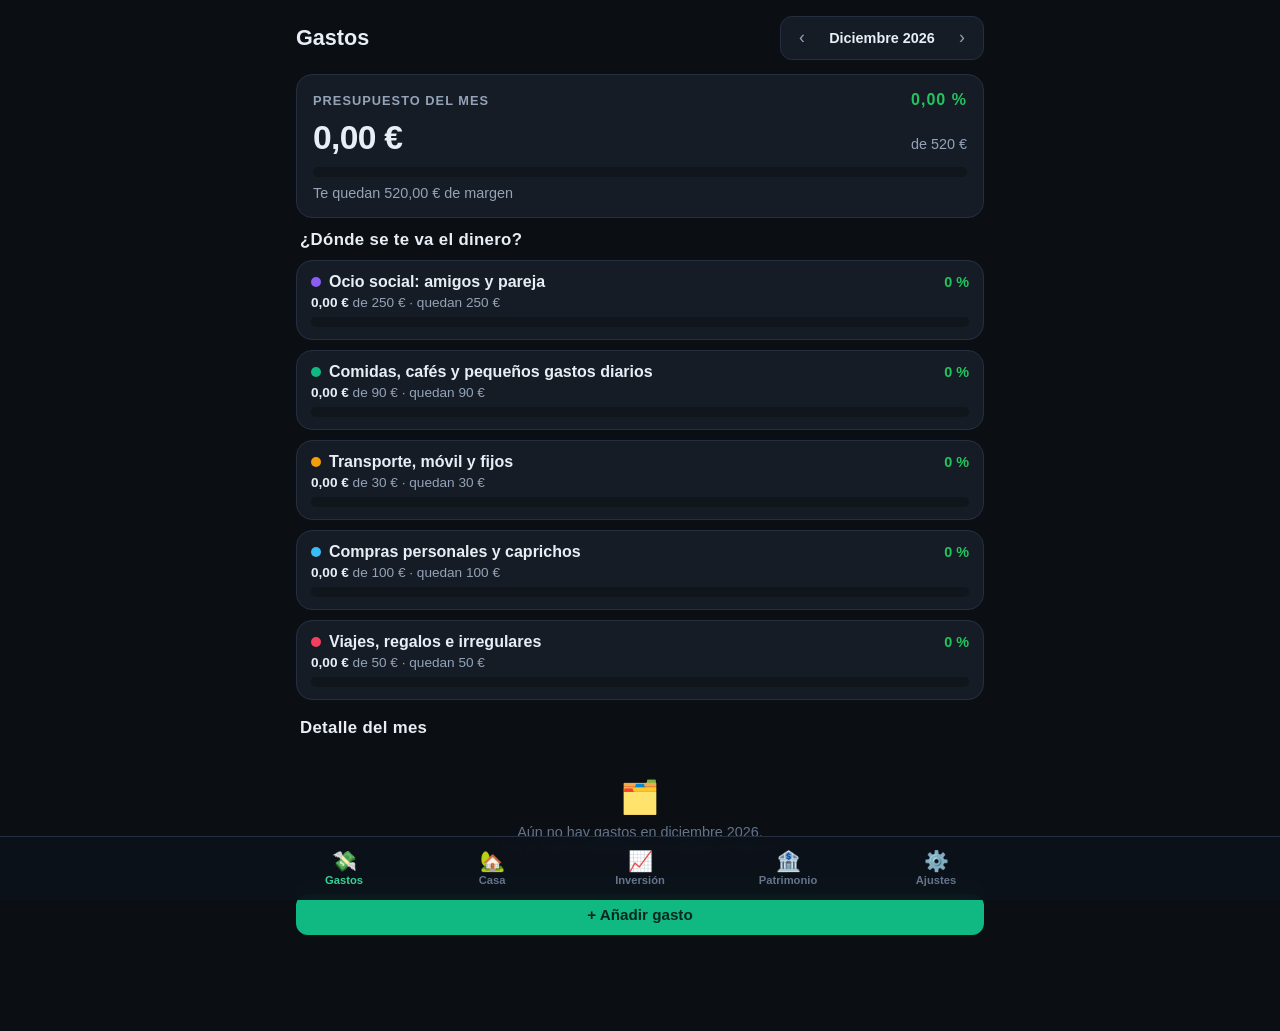
==== index.html @ ae0d2948 "Finanzas Personal: publicación" ====
<!DOCTYPE html>
<html lang="es">
<head>
  <meta charset="UTF-8" />
  <meta name="viewport" content="width=device-width, initial-scale=1, viewport-fit=cover" />
  <title>Finanzas Personal</title>
  <meta name="description" content="Control de gastos e inversión personal: presupuesto por categorías, seguimiento de aportes y patrimonio total." />
  <meta name="theme-color" content="#0b0f14" />
  <link rel="manifest" href="manifest.json" />
  <link rel="icon" href="icons/icon-192.png" type="image/png" />
  <link rel="apple-touch-icon" href="icons/icon-192.png" />
  <meta name="apple-mobile-web-app-capable" content="yes" />
  <meta name="apple-mobile-web-app-status-bar-style" content="black-translucent" />
  <link rel="stylesheet" href="styles.css" />
</head>
<body>
  <main id="view" aria-live="polite"></main>

  <nav id="tabs" aria-label="Navegación principal">
    <button class="tab active" data-tab="gastos" type="button">
      <span class="tab-icon">💸</span><span class="tab-label">Gastos</span>
    </button>
    <button class="tab" data-tab="objetivo" type="button">
      <span class="tab-icon">🏡</span><span class="tab-label">Casa</span>
    </button>
    <button class="tab" data-tab="inversion" type="button">
      <span class="tab-icon">📈</span><span class="tab-label">Inversión</span>
    </button>
    <button class="tab" data-tab="patrimonio" type="button">
      <span class="tab-icon">🏦</span><span class="tab-label">Patrimonio</span>
    </button>
    <button class="tab" data-tab="ajustes" type="button">
      <span class="tab-icon">⚙️</span><span class="tab-label">Ajustes</span>
    </button>
  </nav>

  <div id="modal-root"></div>
  <div id="toast" role="status"></div>

  <script src="app.js"></script>
</body>
</html>
---- styles.css ----
:root {
  --bg: #0b0f14;
  --bg-soft: #11161d;
  --card: #151c25;
  --card-2: #1a2330;
  --border: #243040;
  --text: #e8eef5;
  --muted: #94a3b8;
  --muted-2: #64748b;
  --accent: #10b981;
  --accent-2: #34d399;
  --gold: #f59e0b;
  --violet: #8b5cf6;
  --blue: #38bdf8;
  --rose: #f43f5e;
  --danger: #ef4444;
  --ok: #22c55e;
  --warn: #eab308;
  --radius: 16px;
  --nav-h: 64px;
}

* { box-sizing: border-box; }

html, body {
  margin: 0;
  padding: 0;
  background: var(--bg);
  color: var(--text);
  font-family: -apple-system, BlinkMacSystemFont, "Segoe UI", Roboto, "Helvetica Neue", Arial, sans-serif;
  font-size: 16px;
  -webkit-font-smoothing: antialiased;
}

body { padding-bottom: calc(var(--nav-h) + env(safe-area-inset-bottom, 0px) + 8px); }

h1, h2, h3 { margin: 0; font-weight: 700; }
h2 { font-size: 1.05rem; letter-spacing: 0.02em; }

button {
  font: inherit;
  color: inherit;
  background: none;
  border: none;
  cursor: pointer;
}

input, select, textarea {
  font: inherit;
  color: var(--text);
  background: var(--bg-soft);
  border: 1px solid var(--border);
  border-radius: 10px;
  padding: 10px 12px;
  width: 100%;
  outline: none;
  -webkit-appearance: none;
  appearance: none;
}

input:focus, select:focus, textarea:focus {
  border-color: var(--accent);
  box-shadow: 0 0 0 3px rgba(16, 185, 129, 0.15);
}

input[type="date"], input[type="month"] { color-scheme: dark; }
select {
  background-image: url("data:image/svg+xml;charset=utf-8,%3Csvg xmlns='http://www.w3.org/2000/svg' width='12' height='8'%3E%3Cpath d='M1 1l5 5 5-5' stroke='%2394a3b8' stroke-width='2' fill='none'/%3E%3C/svg%3E");
  background-repeat: no-repeat;
  background-position: right 12px center;
  padding-right: 32px;
}

::-webkit-scrollbar { width: 8px; height: 8px; }
::-webkit-scrollbar-thumb { background: var(--border); border-radius: 4px; }

/* ---- Layout ---- */
#view {
  max-width: 720px;
  margin: 0 auto;
  padding: 16px 16px 24px;
}

.view-header {
  display: flex;
  align-items: center;
  justify-content: space-between;
  gap: 12px;
  margin-bottom: 14px;
}

.view-header h1 {
  font-size: 1.35rem;
}

.month-nav {
  display: flex;
  align-items: center;
  gap: 4px;
  background: var(--card);
  border: 1px solid var(--border);
  border-radius: 12px;
  padding: 4px;
}

.month-nav .month-label {
  min-width: 118px;
  text-align: center;
  font-weight: 600;
  font-size: 0.9rem;
}

.month-nav button {
  width: 34px;
  height: 34px;
  border-radius: 9px;
  font-size: 1.1rem;
  color: var(--muted);
  line-height: 1;
}

.month-nav button:hover { background: var(--card-2); color: var(--text); }

/* ---- Cards ---- */
.card {
  background: var(--card);
  border: 1px solid var(--border);
  border-radius: var(--radius);
  padding: 16px;
  margin-bottom: 12px;
}

.card-title {
  display: flex;
  align-items: center;
  justify-content: space-between;
  margin-bottom: 10px;
  color: var(--muted);
  font-size: 0.8rem;
  font-weight: 700;
  text-transform: uppercase;
  letter-spacing: 0.08em;
}

.big-number {
  font-size: 2.1rem;
  font-weight: 800;
  letter-spacing: -0.02em;
  font-variant-numeric: tabular-nums;
}

.sub-number { color: var(--muted); font-size: 0.9rem; margin-top: 4px; }

.row-split {
  display: flex;
  justify-content: space-between;
  align-items: baseline;
  gap: 10px;
}

.stat-grid {
  display: grid;
  grid-template-columns: repeat(auto-fit, minmax(140px, 1fr));
  gap: 10px;
}

.stat {
  background: var(--card);
  border: 1px solid var(--border);
  border-radius: var(--radius);
  padding: 14px;
}

.stat .label {
  color: var(--muted);
  font-size: 0.75rem;
  font-weight: 600;
  text-transform: uppercase;
  letter-spacing: 0.06em;
  margin-bottom: 6px;
}

.stat .value {
  font-size: 1.15rem;
  font-weight: 700;
  font-variant-numeric: tabular-nums;
}

.pct-good { color: var(--ok); }
.pct-warn { color: var(--warn); }
.pct-bad { color: var(--danger); }

/* ---- Progress ---- */
.progress {
  background: var(--bg-soft);
  border-radius: 8px;
  height: 10px;
  overflow: hidden;
  position: relative;
}

.progress > span {
  display: block;
  height: 100%;
  border-radius: 8px;
  background: var(--accent);
  transition: width 0.35s ease, background 0.35s ease;
}

.progress.over > span { background: var(--danger); }
.progress.warn > span { background: var(--warn); }

.progress.lg {
  height: 22px;
  border-radius: 12px;
}

.progress.lg > span {
  border-radius: 12px;
  background: linear-gradient(90deg, #f59e0b, #fbbf24);
}

/* ---- Category cards (gastos) ---- */
.cat-list { display: grid; gap: 10px; }

.cat-row {
  background: var(--card);
  border: 1px solid var(--border);
  border-radius: var(--radius);
  padding: 12px 14px;
  display: grid;
  grid-template-columns: 1fr auto;
  gap: 4px 10px;
  align-items: center;
}

.cat-row .cat-name {
  font-weight: 700;
  display: flex;
  align-items: center;
  gap: 8px;
  min-width: 0;
}

.cat-row .dot {
  width: 10px;
  height: 10px;
  border-radius: 50%;
  flex: none;
}

.cat-row .cat-amounts {
  font-variant-numeric: tabular-nums;
  font-size: 0.85rem;
  color: var(--muted);
  white-space: nowrap;
}

.cat-row strong { color: var(--text); }

.cat-row .progress { grid-column: 1 / -1; margin-top: 3px; }

.cat-row .pct {
  font-weight: 800;
  font-variant-numeric: tabular-nums;
  font-size: 0.9rem;
}

/* ---- Forms ---- */
.form-card .field { margin-bottom: 12px; }

.field label {
  display: block;
  color: var(--muted);
  font-size: 0.78rem;
  font-weight: 600;
  text-transform: uppercase;
  letter-spacing: 0.05em;
  margin-bottom: 6px;
}

.field-row {
  display: grid;
  grid-template-columns: 1fr 1fr;
  gap: 10px;
}

.chips { display: flex; flex-wrap: wrap; gap: 8px; }

.chip {
  padding: 8px 14px;
  border-radius: 999px;
  background: var(--bg-soft);
  border: 1px solid var(--border);
  color: var(--muted);
  font-size: 0.9rem;
  font-weight: 600;
  transition: all 0.15s;
}

.chip.selected {
  background: var(--accent);
  border-color: var(--accent);
  color: #06281c;
  font-weight: 700;
}

.btn {
  display: inline-flex;
  align-items: center;
  justify-content: center;
  gap: 8px;
  padding: 12px 18px;
  border-radius: 12px;
  background: var(--accent);
  color: #06281c;
  font-weight: 700;
  font-size: 0.95rem;
  border: none;
  transition: filter 0.15s;
}

.btn:hover { filter: brightness(1.1); }
.btn:disabled { opacity: 0.5; cursor: not-allowed; }

.btn.secondary {
  background: var(--card-2);
  color: var(--text);
  border: 1px solid var(--border);
}

.btn.danger {
  background: transparent;
  border: 1px solid var(--danger);
  color: var(--danger);
}

.btn.full { width: 100%; }
.btn.small { padding: 8px 14px; font-size: 0.85rem; border-radius: 10px; }

/* ---- Expense list ---- */
.day-group { margin-bottom: 8px; }

.day-label {
  color: var(--muted-2);
  font-size: 0.75rem;
  font-weight: 700;
  text-transform: uppercase;
  letter-spacing: 0.07em;
  margin: 14px 4px 6px;
}

.exp-item {
  display: flex;
  align-items: center;
  gap: 12px;
  background: var(--card);
  border: 1px solid var(--border);
  border-radius: 14px;
  padding: 12px 14px;
  margin-bottom: 8px;
  cursor: pointer;
}

.exp-item:active { background: var(--card-2); }

.exp-item .dot { width: 12px; height: 12px; border-radius: 50%; flex: none; }

.exp-item .exp-main { flex: 1; min-width: 0; }
.exp-item .exp-note { font-weight: 600; white-space: nowrap; overflow: hidden; text-overflow: ellipsis; }
.exp-item .exp-cat { color: var(--muted); font-size: 0.8rem; margin-top: 2px; }

.exp-item .exp-amount {
  font-weight: 800;
  font-variant-numeric: tabular-nums;
  white-space: nowrap;
}

/* ---- Investments ---- */
.banner {
  display: flex;
  align-items: center;
  gap: 12px;
  background: linear-gradient(120deg, rgba(139, 92, 246, 0.18), rgba(16, 185, 129, 0.14));
  border: 1px solid var(--violet);
  border-radius: var(--radius);
  padding: 14px;
  margin-bottom: 12px;
}

.banner .banner-text { flex: 1; font-size: 0.9rem; }
.banner .banner-text strong { display: block; margin-bottom: 2px; }

.holding-card {
  background: var(--card);
  border: 1px solid var(--border);
  border-radius: var(--radius);
  padding: 14px;
  margin-bottom: 10px;
}

.holding-head {
  display: flex;
  align-items: center;
  justify-content: space-between;
  gap: 8px;
  margin-bottom: 10px;
}

.tag {
  font-size: 0.68rem;
  font-weight: 700;
  text-transform: uppercase;
  letter-spacing: 0.06em;
  padding: 3px 9px;
  border-radius: 999px;
  border: 1px solid var(--border);
  color: var(--muted);
  white-space: nowrap;
}

.holding-values {
  display: flex;
  gap: 8px;
  margin-top: 10px;
}

.hold-stat { flex: 1; min-width: 0; }
.hold-stat .label { color: var(--muted-2); font-size: 0.68rem; text-transform: uppercase; letter-spacing: 0.05em; }
.hold-stat .value { font-weight: 700; font-variant-numeric: tabular-nums; font-size: 0.95rem; margin-top: 2px; }

.history-item {
  display: flex;
  align-items: center;
  justify-content: space-between;
  gap: 10px;
  padding: 11px 4px;
  border-bottom: 1px solid var(--border);
  cursor: pointer;
}

.history-item:last-child { border-bottom: none; }
.history-item .m { font-weight: 700; font-size: 0.92rem; }
.history-item .v { font-variant-numeric: tabular-nums; font-weight: 600; }
.history-item .c { color: var(--muted-2); font-size: 0.8rem; font-variant-numeric: tabular-nums; }

/* ---- Charts ---- */
.chart-wrap { width: 100%; }
.chart-wrap svg { width: 100%; height: auto; display: block; }

.spark { vertical-align: middle; }

/* ---- Buckets (patrimonio) ---- */
.bucket-row { margin-bottom: 14px; }

.bucket-row .bucket-head {
  display: flex;
  justify-content: space-between;
  align-items: baseline;
  margin-bottom: 6px;
  font-size: 0.9rem;
}

.bucket-row .name { font-weight: 700; }
.bucket-row .amount { font-variant-numeric: tabular-nums; font-weight: 700; }
.bucket-row .target { color: var(--muted-2); font-size: 0.78rem; }

.bucket-bar {
  display: flex;
  height: 12px;
  border-radius: 8px;
  overflow: hidden;
  background: var(--bg-soft);
}

.bucket-bar > span { display: block; height: 100%; }

/* ---- Tables ---- */
.table { width: 100%; border-collapse: collapse; font-size: 0.88rem; font-variant-numeric: tabular-nums; }
.table th { color: var(--muted-2); text-align: right; font-size: 0.72rem; text-transform: uppercase; letter-spacing: 0.05em; padding: 6px 4px; }
.table th:first-child, .table td:first-child { text-align: left; }
.table td { padding: 9px 4px; border-top: 1px solid var(--border); text-align: right; font-weight: 600; }
.table td:first-child { font-weight: 700; }

/* ---- Ajustes ---- */
.panel-item {
  display: flex;
  align-items: center;
  gap: 10px;
  padding: 8px 0;
}

.panel-item input[type="text"] { flex: 1; }
.panel-item input[type="number"] { width: 110px; }
.panel-item input[type="text"].w-budget { width: 110px; }

.icon-btn {
  width: 34px;
  height: 34px;
  border-radius: 10px;
  color: var(--muted-2);
  display: inline-flex;
  align-items: center;
  justify-content: center;
  flex: none;
  background: var(--bg-soft);
  border: 1px solid var(--border);
  font-size: 1rem;
}

.icon-btn:hover { color: var(--text); background: var(--card-2); }
.icon-btn.danger { color: var(--danger); }

.hint {
  color: var(--muted-2);
  font-size: 0.82rem;
  line-height: 1.5;
  margin-top: 8px;
}

/* ---- Empty state ---- */
.empty {
  text-align: center;
  color: var(--muted-2);
  padding: 30px 10px;
  font-size: 0.9rem;
}
.empty .big { font-size: 2rem; display: block; margin-bottom: 8px; }

/* ---- Modal ---- */
.modal-overlay {
  position: fixed;
  inset: 0;
  background: rgba(4, 8, 12, 0.72);
  backdrop-filter: blur(3px);
  display: flex;
  align-items: flex-end;
  justify-content: center;
  z-index: 50;
  animation: fadeIn 0.15s ease;
}

.modal {
  background: var(--bg-soft);
  border: 1px solid var(--border);
  border-radius: 20px 20px 0 0;
  width: 100%;
  max-width: 640px;
  max-height: 88vh;
  overflow-y: auto;
  padding: 18px 18px calc(18px + env(safe-area-inset-bottom, 0px));
  animation: slideUp 0.2s ease;
}

.modal h3 { font-size: 1.1rem; margin-bottom: 14px; }
.modal .modal-actions { display: flex; gap: 10px; margin-top: 16px; }
.modal .modal-actions .btn { flex: 1; }
.modal .form-grid { display: grid; gap: 12px; grid-template-columns: 1fr 1fr; }
.modal .form-grid .field { margin-bottom: 0; }

@keyframes fadeIn { from { opacity: 0; } to { opacity: 1; } }
@keyframes slideUp { from { transform: translateY(40px); opacity: 0; } to { transform: translateY(0); opacity: 1; } }

@media (min-width: 640px) {
  .modal {
    border-radius: 20px;
    margin-bottom: 60px;
  }
  .modal-overlay { align-items: center; }
}

/* ---- Toast ---- */
#toast {
  position: fixed;
  left: 50%;
  bottom: calc(var(--nav-h) + env(safe-area-inset-bottom, 0px) + 16px);
  transform: translateX(-50%) translateY(80px);
  background: #1e293b;
  color: var(--text);
  border: 1px solid var(--border);
  padding: 10px 18px;
  border-radius: 999px;
  font-size: 0.9rem;
  font-weight: 600;
  opacity: 0;
  transition: all 0.25s ease;
  z-index: 60;
  pointer-events: none;
  max-width: 90vw;
  white-space: nowrap;
  overflow: hidden;
  text-overflow: ellipsis;
}

#toast.show { transform: translateX(-50%) translateY(0); opacity: 1; }
#toast.error { border-color: var(--danger); color: #fecaca; }

/* ---- Bottom nav ---- */
#tabs {
  position: fixed;
  bottom: 0;
  left: 0;
  right: 0;
  height: calc(var(--nav-h) + env(safe-area-inset-bottom, 0px));
  padding-bottom: env(safe-area-inset-bottom, 0px);
  background: rgba(13, 18, 25, 0.92);
  backdrop-filter: blur(12px);
  border-top: 1px solid var(--border);
  display: flex;
  justify-content: center;
  gap: 4px;
  z-index: 40;
}

#tabs .tab {
  flex: 1;
  max-width: 140px;
  display: flex;
  flex-direction: column;
  align-items: center;
  justify-content: center;
  gap: 3px;
  color: var(--muted-2);
  font-size: 0.7rem;
  font-weight: 600;
  border-radius: 12px;
  margin: 6px 2px;
  transition: color 0.15s;
}

#tabs .tab .tab-icon { font-size: 1.25rem; line-height: 1; }
#tabs .tab.active { color: var(--accent-2); }
#tabs .tab.active .tab-label { font-weight: 700; }

.mt { margin-top: 14px; }
.mb { margin-bottom: 14px; }
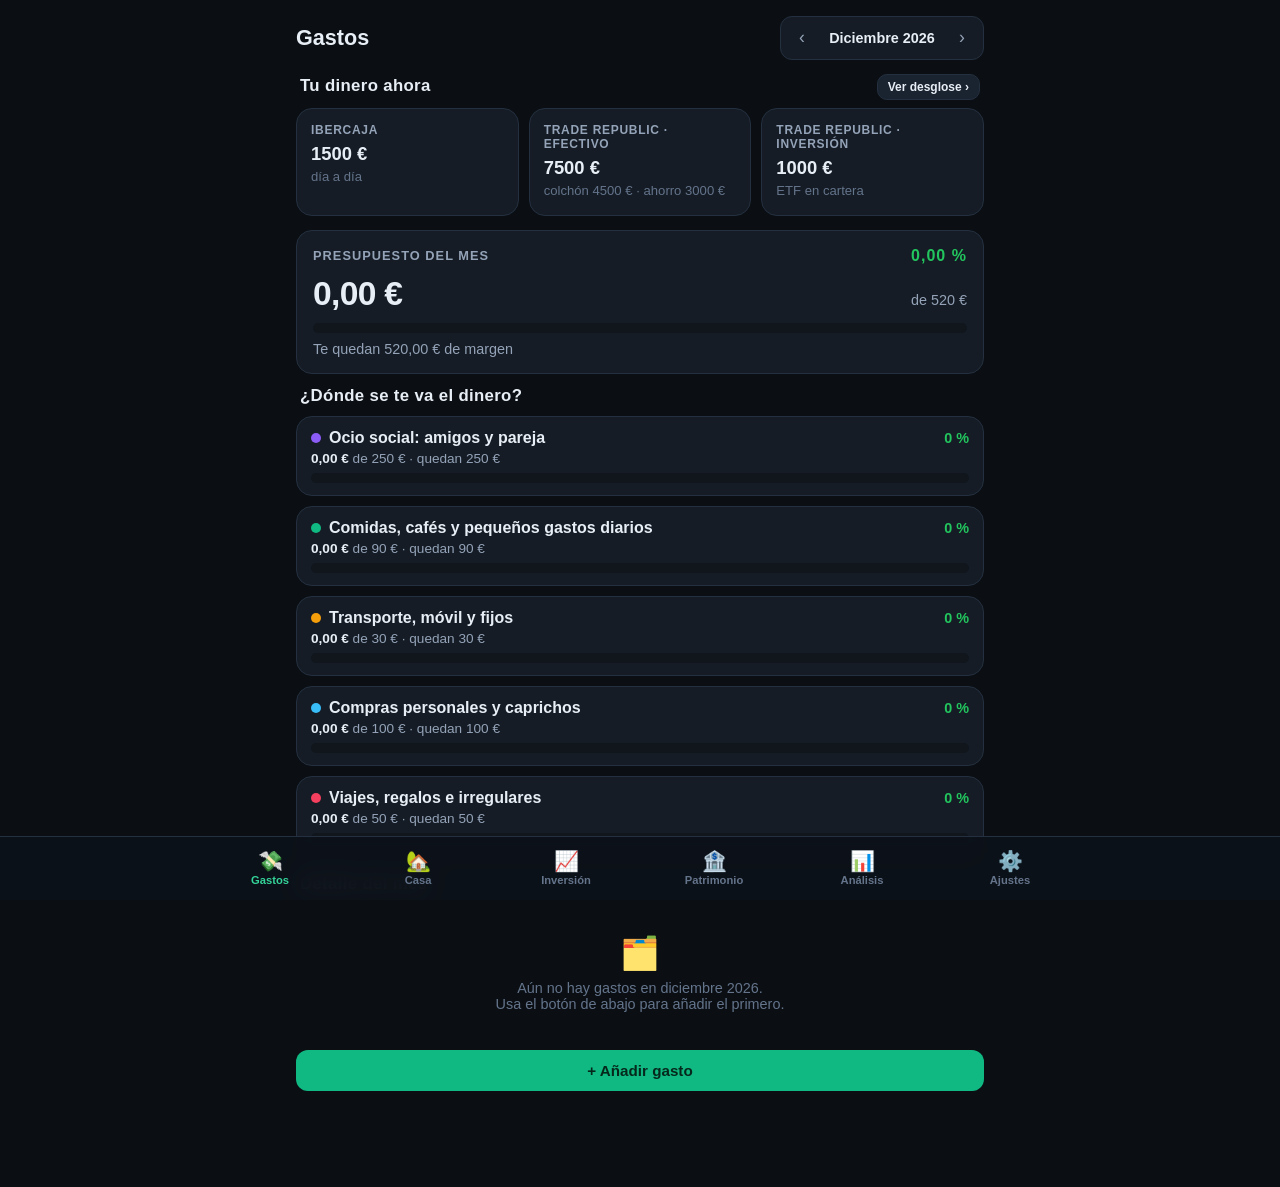
==== commit ec01f6e7: "Añadidos ultimos cambios con planes" ====
--- a/index.html
+++ b/index.html
@@ -29,6 +29,9 @@
     <button class="tab" data-tab="patrimonio" type="button">
       <span class="tab-icon">🏦</span><span class="tab-label">Patrimonio</span>
     </button>
+    <button class="tab" data-tab="analisis" type="button">
+      <span class="tab-icon">📊</span><span class="tab-label">Análisis</span>
+    </button>
     <button class="tab" data-tab="ajustes" type="button">
       <span class="tab-icon">⚙️</span><span class="tab-label">Ajustes</span>
     </button>
--- a/styles.css
+++ b/styles.css
@@ -632,5 +632,10 @@
 #tabs .tab.active { color: var(--accent-2); }
 #tabs .tab.active .tab-label { font-weight: 700; }
 
+@media (max-width: 430px) {
+  #tabs .tab { font-size: 0.62rem; gap: 2px; margin: 6px 1px; }
+  #tabs .tab .tab-icon { font-size: 1.1rem; }
+}
+
 .mt { margin-top: 14px; }
 .mb { margin-bottom: 14px; }
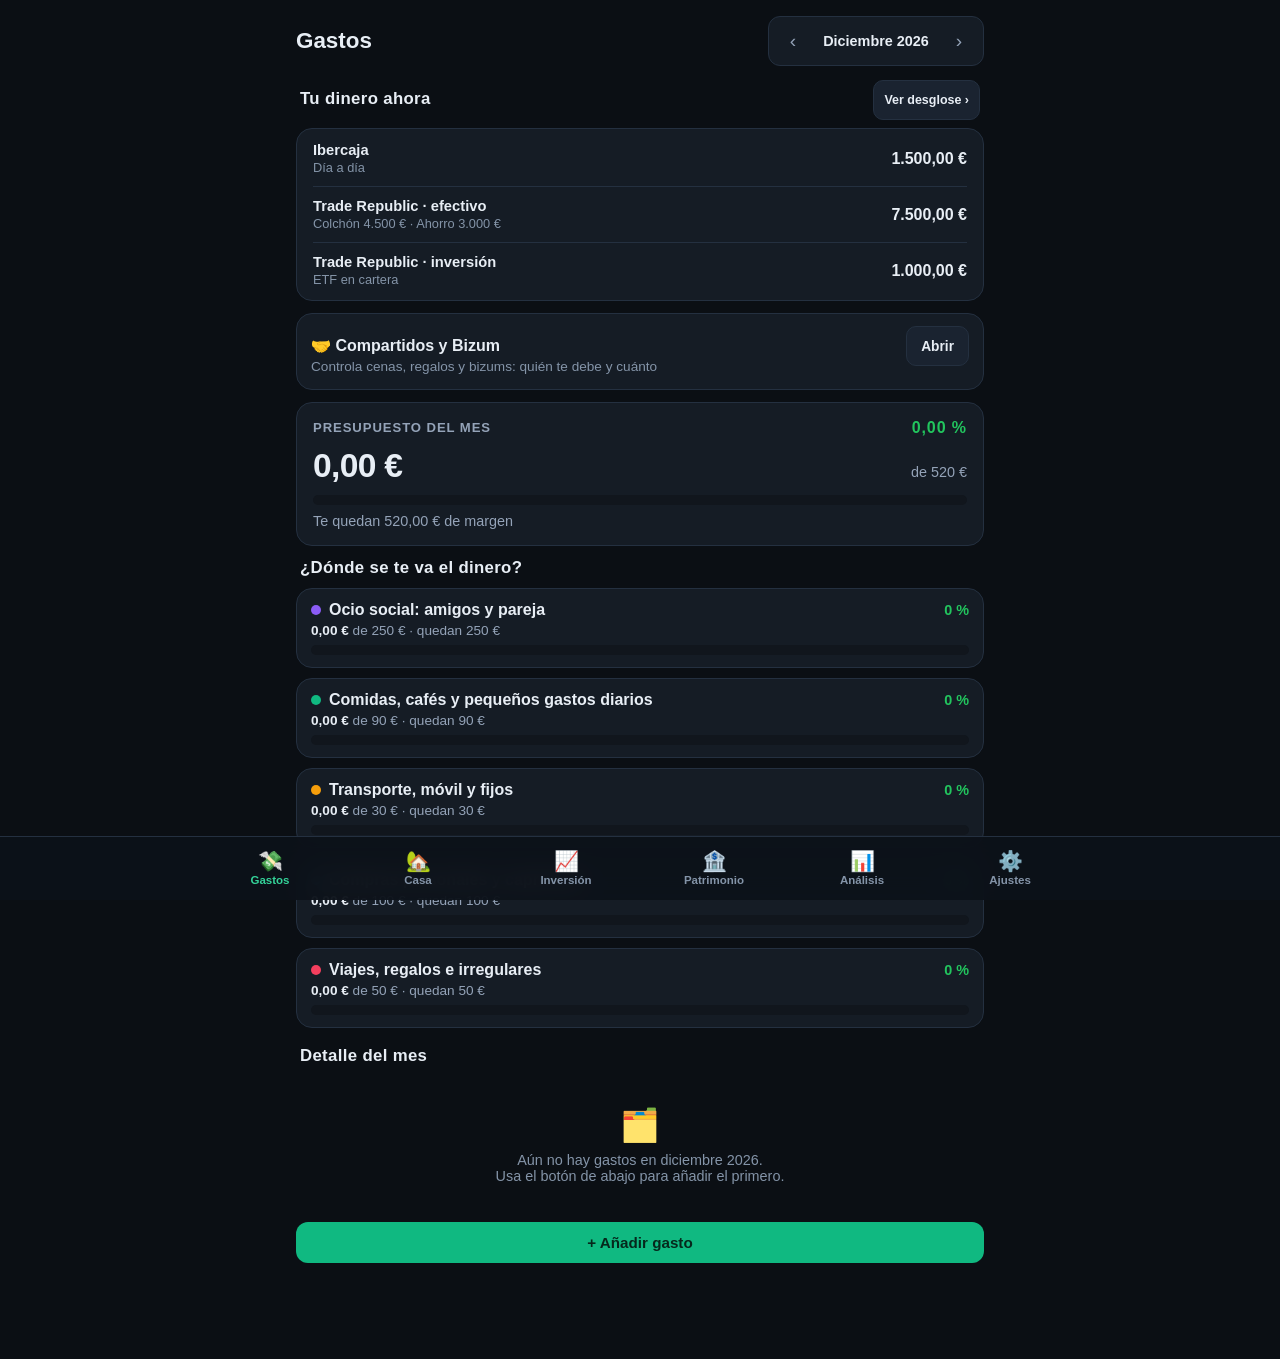
==== commit 82ae1eef: "Cambio de visualizacion de la app" ====
--- a/index.html
+++ b/index.html
@@ -18,22 +18,22 @@
 
   <nav id="tabs" aria-label="Navegación principal">
     <button class="tab active" data-tab="gastos" type="button">
-      <span class="tab-icon">💸</span><span class="tab-label">Gastos</span>
+      <span class="tab-icon" aria-hidden="true">💸</span><span class="tab-label">Gastos</span>
     </button>
     <button class="tab" data-tab="objetivo" type="button">
-      <span class="tab-icon">🏡</span><span class="tab-label">Casa</span>
+      <span class="tab-icon" aria-hidden="true">🏡</span><span class="tab-label">Casa</span>
     </button>
     <button class="tab" data-tab="inversion" type="button">
-      <span class="tab-icon">📈</span><span class="tab-label">Inversión</span>
+      <span class="tab-icon" aria-hidden="true">📈</span><span class="tab-label">Inversión</span>
     </button>
     <button class="tab" data-tab="patrimonio" type="button">
-      <span class="tab-icon">🏦</span><span class="tab-label">Patrimonio</span>
+      <span class="tab-icon" aria-hidden="true">🏦</span><span class="tab-label">Patrimonio</span>
     </button>
     <button class="tab" data-tab="analisis" type="button">
-      <span class="tab-icon">📊</span><span class="tab-label">Análisis</span>
+      <span class="tab-icon" aria-hidden="true">📊</span><span class="tab-label">Análisis</span>
     </button>
     <button class="tab" data-tab="ajustes" type="button">
-      <span class="tab-icon">⚙️</span><span class="tab-label">Ajustes</span>
+      <span class="tab-icon" aria-hidden="true">⚙️</span><span class="tab-label">Ajustes</span>
     </button>
   </nav>
 
--- a/styles.css
+++ b/styles.css
@@ -6,7 +6,7 @@
   --border: #243040;
   --text: #e8eef5;
   --muted: #94a3b8;
-  --muted-2: #64748b;
+  --muted-2: #8494a8;
   --accent: #10b981;
   --accent-2: #34d399;
   --gold: #f59e0b;
@@ -45,7 +45,13 @@
   cursor: pointer;
 }
 
-input, select, textarea {
+:focus-visible {
+  outline: 2px solid var(--accent-2);
+  outline-offset: 2px;
+  border-radius: 8px;
+}
+
+input:not([type="checkbox"]):not([type="radio"]), select, textarea {
   font: inherit;
   color: var(--text);
   background: var(--bg-soft);
@@ -58,6 +64,13 @@
   appearance: none;
 }
 
+input[type="checkbox"], input[type="radio"] {
+  accent-color: var(--accent);
+  min-width: 20px;
+  min-height: 20px;
+  margin: 0;
+}
+
 input:focus, select:focus, textarea:focus {
   border-color: var(--accent);
   box-shadow: 0 0 0 3px rgba(16, 185, 129, 0.15);
@@ -78,19 +91,20 @@
 #view {
   max-width: 720px;
   margin: 0 auto;
-  padding: 16px 16px 24px;
+  padding: calc(16px + env(safe-area-inset-top, 0px)) 16px 24px;
 }
 
 .view-header {
   display: flex;
   align-items: center;
   justify-content: space-between;
-  gap: 12px;
+  flex-wrap: wrap;
+  gap: 10px;
   margin-bottom: 14px;
 }
 
 .view-header h1 {
-  font-size: 1.35rem;
+  font-size: 1.4rem;
 }
 
 .month-nav {
@@ -111,10 +125,10 @@
 }
 
 .month-nav button {
-  width: 34px;
-  height: 34px;
+  width: 40px;
+  height: 40px;
   border-radius: 9px;
-  font-size: 1.1rem;
+  font-size: 1.2rem;
   color: var(--muted);
   line-height: 1;
 }
@@ -136,10 +150,10 @@
   justify-content: space-between;
   margin-bottom: 10px;
   color: var(--muted);
-  font-size: 0.8rem;
+  font-size: 0.82rem;
   font-weight: 700;
   text-transform: uppercase;
-  letter-spacing: 0.08em;
+  letter-spacing: 0.07em;
 }
 
 .big-number {
@@ -190,6 +204,73 @@
 .pct-warn { color: var(--warn); }
 .pct-bad { color: var(--danger); }
 
+/* ---- Resumen compacto de dinero ---- */
+.money-row {
+  display: flex;
+  align-items: center;
+  justify-content: space-between;
+  gap: 12px;
+  padding: 11px 0;
+  border-bottom: 1px solid var(--border);
+}
+
+.money-row:last-child { border-bottom: none; }
+.money-row .lbl { font-weight: 600; font-size: 0.92rem; }
+.money-row .sub { color: var(--muted-2); font-size: 0.8rem; margin-top: 2px; }
+.money-row .val { font-variant-numeric: tabular-nums; font-weight: 800; font-size: 1rem; white-space: nowrap; }
+
+.summary-strip {
+  display: flex;
+  background: var(--card);
+  border: 1px solid var(--border);
+  border-radius: var(--radius);
+  padding: 14px 8px;
+  margin-bottom: 12px;
+}
+
+.summary-strip > div { flex: 1; text-align: center; padding: 0 6px; }
+.summary-strip > div + div { border-left: 1px solid var(--border); }
+.summary-strip .label {
+  color: var(--muted);
+  font-size: 0.72rem;
+  font-weight: 700;
+  text-transform: uppercase;
+  letter-spacing: 0.05em;
+}
+.summary-strip .value { font-size: 1.15rem; font-weight: 800; margin-top: 4px; font-variant-numeric: tabular-nums; }
+
+/* ---- Desviaciones del análisis ---- */
+.dev-item { padding: 11px 4px; border-bottom: 1px solid var(--border); }
+.dev-item:last-child { border-bottom: none; }
+.dev-line1 { display: flex; justify-content: space-between; align-items: baseline; gap: 10px; }
+.dev-name { font-weight: 700; font-size: 0.95rem; }
+.dev-amount { font-weight: 800; color: var(--danger); white-space: nowrap; font-variant-numeric: tabular-nums; }
+.dev-meta { color: var(--muted-2); font-size: 0.8rem; margin-top: 2px; }
+
+/* ---- Desplegable de ajustes del objetivo ---- */
+details.card { padding: 14px 16px; }
+details.card > summary {
+  list-style: none;
+  cursor: pointer;
+  display: flex;
+  align-items: center;
+  justify-content: space-between;
+  gap: 10px;
+  min-height: 28px;
+}
+details.card > summary::-webkit-details-marker { display: none; }
+details.card > summary .chev { color: var(--muted-2); transition: transform 0.2s ease; }
+details.card[open] > summary .chev { transform: rotate(180deg); }
+
+.check-row {
+  display: flex;
+  align-items: center;
+  gap: 10px;
+  min-height: 44px;
+  color: var(--text);
+  font-size: 0.92rem;
+}
+
 /* ---- Progress ---- */
 .progress {
   background: var(--bg-soft);
@@ -272,7 +353,7 @@
 .field label {
   display: block;
   color: var(--muted);
-  font-size: 0.78rem;
+  font-size: 0.8rem;
   font-weight: 600;
   text-transform: uppercase;
   letter-spacing: 0.05em;
@@ -288,6 +369,7 @@
 .chips { display: flex; flex-wrap: wrap; gap: 8px; }
 
 .chip {
+  min-height: 40px;
   padding: 8px 14px;
   border-radius: 999px;
   background: var(--bg-soft);
@@ -336,7 +418,7 @@
 }
 
 .btn.full { width: 100%; }
-.btn.small { padding: 8px 14px; font-size: 0.85rem; border-radius: 10px; }
+.btn.small { min-height: 40px; padding: 9px 14px; font-size: 0.86rem; border-radius: 10px; }
 
 /* ---- Expense list ---- */
 .day-group { margin-bottom: 8px; }
@@ -408,7 +490,7 @@
 }
 
 .tag {
-  font-size: 0.68rem;
+  font-size: 0.72rem;
   font-weight: 700;
   text-transform: uppercase;
   letter-spacing: 0.06em;
@@ -426,7 +508,7 @@
 }
 
 .hold-stat { flex: 1; min-width: 0; }
-.hold-stat .label { color: var(--muted-2); font-size: 0.68rem; text-transform: uppercase; letter-spacing: 0.05em; }
+.hold-stat .label { color: var(--muted-2); font-size: 0.72rem; text-transform: uppercase; letter-spacing: 0.05em; }
 .hold-stat .value { font-weight: 700; font-variant-numeric: tabular-nums; font-size: 0.95rem; margin-top: 2px; }
 
 .history-item {
@@ -477,7 +559,7 @@
 
 /* ---- Tables ---- */
 .table { width: 100%; border-collapse: collapse; font-size: 0.88rem; font-variant-numeric: tabular-nums; }
-.table th { color: var(--muted-2); text-align: right; font-size: 0.72rem; text-transform: uppercase; letter-spacing: 0.05em; padding: 6px 4px; }
+.table th { color: var(--muted-2); text-align: right; font-size: 0.75rem; text-transform: uppercase; letter-spacing: 0.05em; padding: 6px 4px; }
 .table th:first-child, .table td:first-child { text-align: left; }
 .table td { padding: 9px 4px; border-top: 1px solid var(--border); text-align: right; font-weight: 600; }
 .table td:first-child { font-weight: 700; }
@@ -495,8 +577,8 @@
 .panel-item input[type="text"].w-budget { width: 110px; }
 
 .icon-btn {
-  width: 34px;
-  height: 34px;
+  width: 42px;
+  height: 42px;
   border-radius: 10px;
   color: var(--muted-2);
   display: inline-flex;
@@ -513,7 +595,7 @@
 
 .hint {
   color: var(--muted-2);
-  font-size: 0.82rem;
+  font-size: 0.85rem;
   line-height: 1.5;
   margin-top: 8px;
 }
@@ -615,13 +697,14 @@
 #tabs .tab {
   flex: 1;
   max-width: 140px;
+  min-height: 48px;
   display: flex;
   flex-direction: column;
   align-items: center;
   justify-content: center;
   gap: 3px;
   color: var(--muted-2);
-  font-size: 0.7rem;
+  font-size: 0.72rem;
   font-weight: 600;
   border-radius: 12px;
   margin: 6px 2px;
@@ -633,9 +716,23 @@
 #tabs .tab.active .tab-label { font-weight: 700; }
 
 @media (max-width: 430px) {
-  #tabs .tab { font-size: 0.62rem; gap: 2px; margin: 6px 1px; }
-  #tabs .tab .tab-icon { font-size: 1.1rem; }
+  #tabs .tab { font-size: 0.66rem; gap: 2px; margin: 6px 1px; }
+  #tabs .tab .tab-icon { font-size: 1.15rem; }
 }
 
 .mt { margin-top: 14px; }
 .mb { margin-bottom: 14px; }
+
+
+/* ---- Accesibilidad ---- */
+@media (prefers-reduced-motion: reduce) {
+  *, *::before, *::after {
+    animation-duration: 0.001ms !important;
+    transition-duration: 0.001ms !important;
+  }
+}
+
+button, .chip, .exp-item, .holding-card, .history-item, #tabs .tab { touch-action: manipulation; }
+
+.holding-head { flex-wrap: wrap; }
+.holding-head strong { flex: 1 1 60%; min-width: 0; }
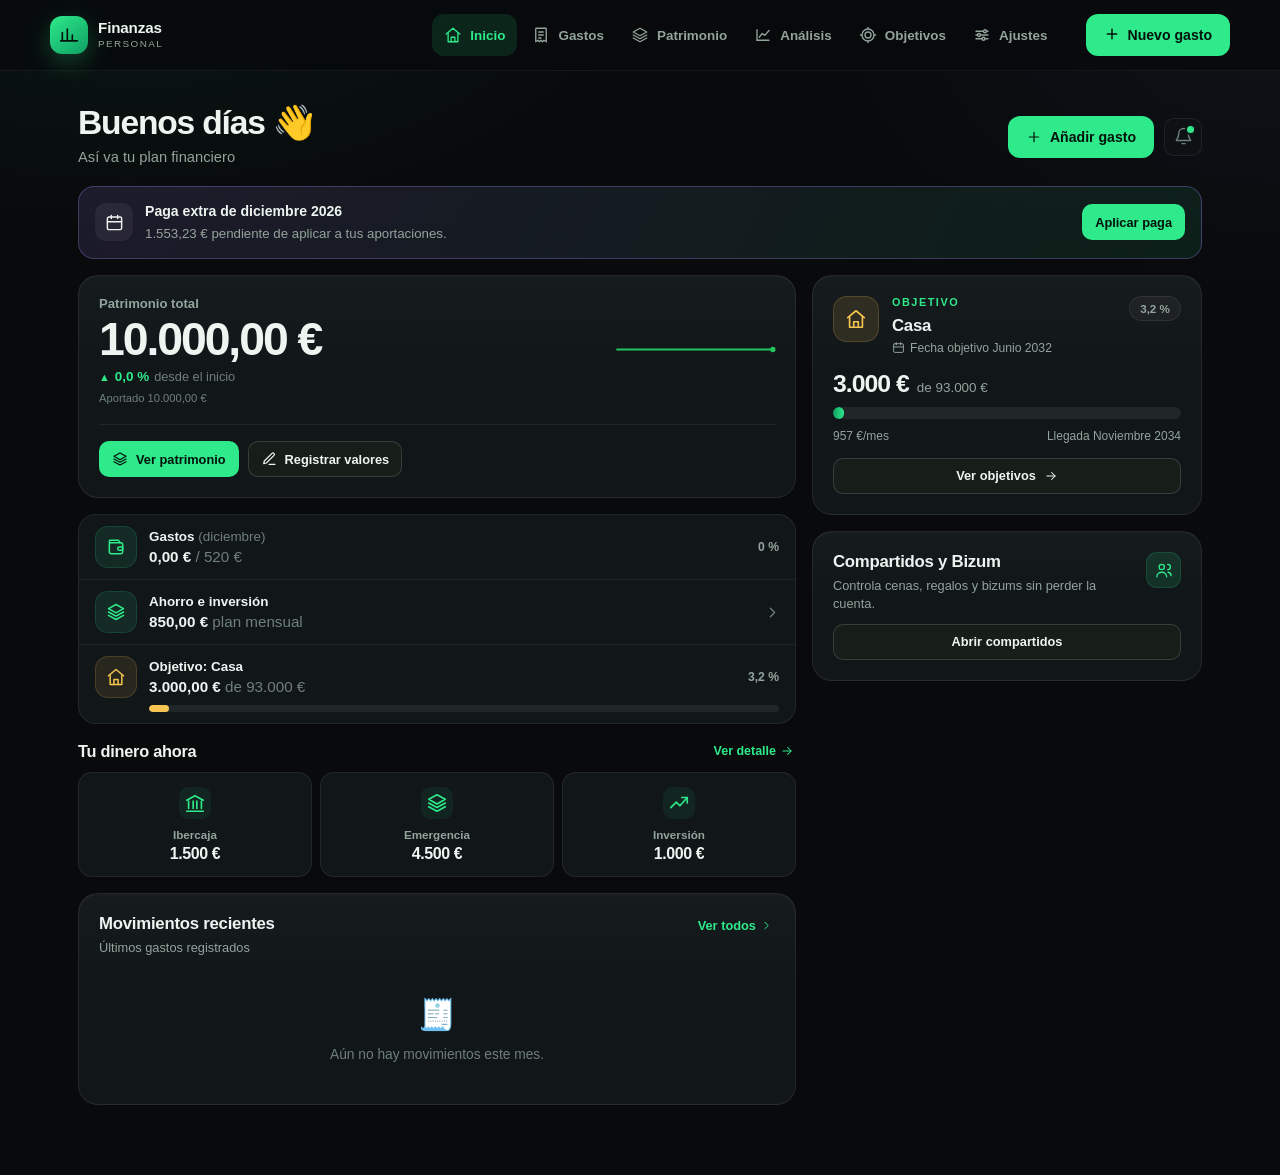
==== commit a803e61c: "Ultimos cambios" ====
--- a/index.html
+++ b/index.html
@@ -5,7 +5,8 @@
   <meta name="viewport" content="width=device-width, initial-scale=1, viewport-fit=cover" />
   <title>Finanzas Personal</title>
   <meta name="description" content="Control de gastos e inversión personal: presupuesto por categorías, seguimiento de aportes y patrimonio total." />
-  <meta name="theme-color" content="#0b0f14" />
+  <meta name="theme-color" content="#080a0c" />
+  <meta name="color-scheme" content="dark" />
   <link rel="manifest" href="manifest.json" />
   <link rel="icon" href="icons/icon-192.png" type="image/png" />
   <link rel="apple-touch-icon" href="icons/icon-192.png" />
@@ -14,28 +15,50 @@
   <link rel="stylesheet" href="styles.css" />
 </head>
 <body>
+  <header class="topbar">
+    <a class="brand" href="#inicio" aria-label="Finanzas Personal — Inicio">
+      <span class="brand-mark" aria-hidden="true">
+        <svg width="20" height="20" viewBox="0 0 24 24" fill="none" stroke="currentColor" stroke-width="2" stroke-linecap="round" stroke-linejoin="round">
+          <path d="M4 19V9M10 19V5M16 19v-7M22 19H2"/>
+        </svg>
+      </span>
+      <span class="brand-text"><strong>Finanzas</strong><small>Personal</small></span>
+    </a>
+
+    <nav id="tabs" aria-label="Navegación principal">
+      <button class="tab active" data-tab="inicio" type="button">
+        <span class="tab-icon" aria-hidden="true"><svg viewBox="0 0 24 24" fill="none" stroke="currentColor" stroke-width="1.8" stroke-linecap="round" stroke-linejoin="round"><path d="M3 10.7 12 3l9 7.7"/><path d="M5.5 9.5V21h13V9.5"/><path d="M9.5 21v-6h5v6"/></svg></span>
+        <span class="tab-label">Inicio</span>
+      </button>
+      <button class="tab" data-tab="gastos" type="button">
+        <span class="tab-icon" aria-hidden="true"><svg viewBox="0 0 24 24" fill="none" stroke="currentColor" stroke-width="1.8" stroke-linecap="round" stroke-linejoin="round"><path d="M6 3h12a1 1 0 0 1 1 1v17l-3-2-2 2-2-2-2 2-2-2-3 2V4a1 1 0 0 1 1-1Z"/><path d="M9 8h6M9 12h6M9 16h3"/></svg></span>
+        <span class="tab-label">Gastos</span>
+      </button>
+      <button class="tab" data-tab="patrimonio" type="button">
+        <span class="tab-icon" aria-hidden="true"><svg viewBox="0 0 24 24" fill="none" stroke="currentColor" stroke-width="1.8" stroke-linecap="round" stroke-linejoin="round"><path d="m12 3 9 5-9 5-9-5 9-5Z"/><path d="m3 12 9 5 9-5"/><path d="m3 16 9 5 9-5"/></svg></span>
+        <span class="tab-label">Patrimonio</span>
+      </button>
+      <button class="tab" data-tab="analisis" type="button">
+        <span class="tab-icon" aria-hidden="true"><svg viewBox="0 0 24 24" fill="none" stroke="currentColor" stroke-width="1.8" stroke-linecap="round" stroke-linejoin="round"><path d="M4 19V5"/><path d="M4 19h16"/><path d="m7 15 4-5 3.5 2.5L20 6"/></svg></span>
+        <span class="tab-label">Análisis</span>
+      </button>
+      <button class="tab" data-tab="objetivos" type="button">
+        <span class="tab-icon" aria-hidden="true"><svg viewBox="0 0 24 24" fill="none" stroke="currentColor" stroke-width="1.8" stroke-linecap="round" stroke-linejoin="round"><circle cx="12" cy="12" r="8"/><circle cx="12" cy="12" r="4"/><path d="M12 2v2M22 12h-2M12 20v2M2 12h2"/></svg></span>
+        <span class="tab-label">Objetivos</span>
+      </button>
+      <button class="tab" data-tab="ajustes" type="button">
+        <span class="tab-icon" aria-hidden="true"><svg viewBox="0 0 24 24" fill="none" stroke="currentColor" stroke-width="1.8" stroke-linecap="round" stroke-linejoin="round"><path d="M4 7h10M18 7h2M4 12h2M10 12h10M4 17h8M16 17h4"/><circle cx="16" cy="7" r="2"/><circle cx="8" cy="12" r="2"/><circle cx="14" cy="17" r="2"/></svg></span>
+        <span class="tab-label">Ajustes</span>
+      </button>
+    </nav>
+
+    <button class="btn btn-quick" id="btn-quick-gasto" type="button">
+      <span class="icon" aria-hidden="true"><svg width="16" height="16" viewBox="0 0 24 24" fill="none" stroke="currentColor" stroke-width="2.2" stroke-linecap="round"><path d="M12 5v14M5 12h14"/></svg></span>
+      Nuevo gasto
+    </button>
+  </header>
+
   <main id="view" aria-live="polite"></main>
-
-  <nav id="tabs" aria-label="Navegación principal">
-    <button class="tab active" data-tab="gastos" type="button">
-      <span class="tab-icon" aria-hidden="true">💸</span><span class="tab-label">Gastos</span>
-    </button>
-    <button class="tab" data-tab="objetivo" type="button">
-      <span class="tab-icon" aria-hidden="true">🏡</span><span class="tab-label">Casa</span>
-    </button>
-    <button class="tab" data-tab="inversion" type="button">
-      <span class="tab-icon" aria-hidden="true">📈</span><span class="tab-label">Inversión</span>
-    </button>
-    <button class="tab" data-tab="patrimonio" type="button">
-      <span class="tab-icon" aria-hidden="true">🏦</span><span class="tab-label">Patrimonio</span>
-    </button>
-    <button class="tab" data-tab="analisis" type="button">
-      <span class="tab-icon" aria-hidden="true">📊</span><span class="tab-label">Análisis</span>
-    </button>
-    <button class="tab" data-tab="ajustes" type="button">
-      <span class="tab-icon" aria-hidden="true">⚙️</span><span class="tab-label">Ajustes</span>
-    </button>
-  </nav>
 
   <div id="modal-root"></div>
   <div id="toast" role="status"></div>
--- a/styles.css
+++ b/styles.css
@@ -1,23 +1,30 @@
+/* Finanzas Personal — tema oscuro moderno */
 :root {
-  --bg: #0b0f14;
-  --bg-soft: #11161d;
-  --card: #151c25;
-  --card-2: #1a2330;
-  --border: #243040;
-  --text: #e8eef5;
-  --muted: #94a3b8;
-  --muted-2: #8494a8;
-  --accent: #10b981;
-  --accent-2: #34d399;
-  --gold: #f59e0b;
-  --violet: #8b5cf6;
-  --blue: #38bdf8;
-  --rose: #f43f5e;
-  --danger: #ef4444;
-  --ok: #22c55e;
-  --warn: #eab308;
-  --radius: 16px;
-  --nav-h: 64px;
+  --bg: #080a0c;
+  --bg-soft: #0d1113;
+  --bg-elevated: #111619;
+  --card: #111619;
+  --card-2: #171e1a;
+  --border: rgba(255, 255, 255, 0.075);
+  --border-strong: rgba(255, 255, 255, 0.14);
+  --text: #eef5f1;
+  --muted: #93a49b;
+  --muted-2: #6f8078;
+  --accent: #2eea8b;
+  --accent-2: #8af5be;
+  --accent-deep: #0f9f63;
+  --accent-soft: rgba(46, 234, 139, 0.12);
+  --gold: #f5c451;
+  --violet: #a78bfa;
+  --blue: #60a5fa;
+  --rose: #fb7185;
+  --danger: #fb5f6f;
+  --ok: #2eea8b;
+  --warn: #f5c451;
+  --radius: 20px;
+  --radius-sm: 14px;
+  --nav-h: 70px;
+  --shadow: 0 18px 50px rgba(0, 0, 0, 0.32);
 }
 
 * { box-sizing: border-box; }
@@ -27,15 +34,37 @@
   padding: 0;
   background: var(--bg);
   color: var(--text);
-  font-family: -apple-system, BlinkMacSystemFont, "Segoe UI", Roboto, "Helvetica Neue", Arial, sans-serif;
+  font-family: -apple-system, BlinkMacSystemFont, "Segoe UI", Inter, Roboto, "Helvetica Neue", Arial, sans-serif;
   font-size: 16px;
   -webkit-font-smoothing: antialiased;
-}
-
-body { padding-bottom: calc(var(--nav-h) + env(safe-area-inset-bottom, 0px) + 8px); }
-
-h1, h2, h3 { margin: 0; font-weight: 700; }
-h2 { font-size: 1.05rem; letter-spacing: 0.02em; }
+  text-rendering: optimizeLegibility;
+}
+
+body {
+  min-height: 100vh;
+  background:
+    radial-gradient(900px 520px at 10% -8%, rgba(46, 234, 139, 0.075), transparent 62%),
+    radial-gradient(760px 460px at 100% 2%, rgba(167, 139, 250, 0.055), transparent 58%),
+    var(--bg);
+}
+
+body::before {
+  content: "";
+  position: fixed;
+  inset: 0;
+  pointer-events: none;
+  background-image: radial-gradient(rgba(255, 255, 255, 0.025) 1px, transparent 1px);
+  background-size: 28px 28px;
+  mask-image: linear-gradient(to bottom, rgba(0, 0, 0, 0.35), transparent 70%);
+  z-index: -1;
+}
+
+h1, h2, h3, p { margin: 0; }
+h1, h2, h3 { font-weight: 700; }
+h2 { font-size: 1.08rem; letter-spacing: -0.015em; }
+h3 { font-size: 1.12rem; }
+a { color: inherit; }
+img, svg { max-width: 100%; }
 
 button {
   font: inherit;
@@ -47,8 +76,8 @@
 
 :focus-visible {
   outline: 2px solid var(--accent-2);
-  outline-offset: 2px;
-  border-radius: 8px;
+  outline-offset: 3px;
+  border-radius: 10px;
 }
 
 input:not([type="checkbox"]):not([type="radio"]), select, textarea {
@@ -56,13 +85,16 @@
   color: var(--text);
   background: var(--bg-soft);
   border: 1px solid var(--border);
-  border-radius: 10px;
-  padding: 10px 12px;
+  border-radius: 12px;
+  padding: 12px 13px;
   width: 100%;
   outline: none;
   -webkit-appearance: none;
   appearance: none;
-}
+  transition: border-color 0.15s, box-shadow 0.15s;
+}
+
+input::placeholder, textarea::placeholder { color: var(--muted-2); }
 
 input[type="checkbox"], input[type="radio"] {
   accent-color: var(--accent);
@@ -73,45 +105,403 @@
 
 input:focus, select:focus, textarea:focus {
   border-color: var(--accent);
-  box-shadow: 0 0 0 3px rgba(16, 185, 129, 0.15);
+  box-shadow: 0 0 0 3px rgba(46, 234, 139, 0.12);
 }
 
 input[type="date"], input[type="month"] { color-scheme: dark; }
+
 select {
-  background-image: url("data:image/svg+xml;charset=utf-8,%3Csvg xmlns='http://www.w3.org/2000/svg' width='12' height='8'%3E%3Cpath d='M1 1l5 5 5-5' stroke='%2394a3b8' stroke-width='2' fill='none'/%3E%3C/svg%3E");
+  background-image: url("data:image/svg+xml;charset=utf-8,%3Csvg xmlns='http://www.w3.org/2000/svg' width='12' height='8'%3E%3Cpath d='M1 1l5 5 5-5' stroke='%2393a49b' stroke-width='2' fill='none'/%3E%3C/svg%3E");
   background-repeat: no-repeat;
-  background-position: right 12px center;
-  padding-right: 32px;
-}
-
-::-webkit-scrollbar { width: 8px; height: 8px; }
-::-webkit-scrollbar-thumb { background: var(--border); border-radius: 4px; }
-
-/* ---- Layout ---- */
+  background-position: right 13px center;
+  padding-right: 34px;
+}
+
+::-webkit-scrollbar { width: 9px; height: 9px; }
+::-webkit-scrollbar-track { background: transparent; }
+::-webkit-scrollbar-thumb { background: #24302a; border-radius: 8px; border: 2px solid var(--bg); }
+
+.icon { display: inline-block; vertical-align: -0.16em; flex: none; }
+
+/* ===================== Topbar ===================== */
+.topbar {
+  position: sticky;
+  top: 0;
+  z-index: 40;
+  display: flex;
+  align-items: center;
+  gap: 20px;
+  width: 100%;
+  padding: 14px max(20px, calc((100vw - 1180px) / 2));
+  background: rgba(8, 10, 12, 0.78);
+  backdrop-filter: blur(20px) saturate(1.2);
+  border-bottom: 1px solid rgba(255, 255, 255, 0.055);
+}
+
+.brand {
+  display: flex;
+  align-items: center;
+  gap: 10px;
+  text-decoration: none;
+  flex: none;
+}
+
+.brand-mark {
+  width: 38px;
+  height: 38px;
+  border-radius: 12px;
+  display: grid;
+  place-items: center;
+  color: #04140c;
+  background: linear-gradient(140deg, var(--accent), #0f9f63);
+  box-shadow: 0 8px 24px rgba(46, 234, 139, 0.25);
+}
+
+.brand-text { display: flex; flex-direction: column; line-height: 1.08; }
+.brand-text strong { font-size: 0.95rem; letter-spacing: -0.01em; }
+.brand-text small { font-size: 0.62rem; color: var(--muted); letter-spacing: 0.14em; text-transform: uppercase; margin-top: 3px; }
+
+#tabs { display: flex; align-items: center; gap: 3px; margin-left: auto; }
+
+#tabs .tab {
+  min-height: 42px;
+  display: flex;
+  align-items: center;
+  gap: 8px;
+  padding: 9px 12px;
+  border-radius: 12px;
+  color: var(--muted);
+  font-size: 0.84rem;
+  font-weight: 600;
+  white-space: nowrap;
+  transition: color 0.15s, background 0.15s, transform 0.15s;
+}
+
+#tabs .tab .tab-icon { display: grid; place-items: center; }
+#tabs .tab .tab-icon svg { width: 18px; height: 18px; }
+#tabs .tab:hover { color: var(--text); background: rgba(255, 255, 255, 0.04); }
+#tabs .tab.active { color: var(--accent); background: var(--accent-soft); }
+#tabs .tab.active .tab-label { font-weight: 700; }
+
+.btn-quick { flex: none; margin-left: 6px; }
+
+/* ===================== Layout ===================== */
 #view {
-  max-width: 720px;
+  max-width: 1180px;
   margin: 0 auto;
-  padding: calc(16px + env(safe-area-inset-top, 0px)) 16px 24px;
-}
+  padding: 34px 28px 70px;
+}
+
+.page-head {
+  display: flex;
+  align-items: flex-end;
+  justify-content: space-between;
+  gap: 18px;
+  flex-wrap: wrap;
+  margin-bottom: 24px;
+}
+
+.page-head h1 {
+  font-size: clamp(1.65rem, 3.2vw, 2.25rem);
+  letter-spacing: -0.035em;
+  line-height: 1.1;
+}
+
+.page-sub {
+  color: var(--muted);
+  font-size: 0.92rem;
+  line-height: 1.5;
+  margin-top: 7px;
+  max-width: 60ch;
+}
+
+.eyebrow, .card-eyebrow {
+  display: block;
+  color: var(--accent);
+  font-size: 0.68rem;
+  font-weight: 800;
+  text-transform: uppercase;
+  letter-spacing: 0.14em;
+  margin-bottom: 8px;
+}
+
+.page-head-actions { display: flex; align-items: center; gap: 10px; flex-wrap: wrap; }
 
 .view-header {
   display: flex;
   align-items: center;
   justify-content: space-between;
   flex-wrap: wrap;
+  gap: 12px;
+  margin-bottom: 20px;
+}
+
+.view-header h1 { font-size: clamp(1.5rem, 3vw, 2rem); letter-spacing: -0.03em; }
+
+.stack { display: flex; flex-direction: column; gap: 16px; }
+.stack > .card { margin-bottom: 0; }
+
+.grid { display: grid; gap: 16px; }
+.grid > .card { margin-bottom: 0; }
+
+.dashboard-grid {
+  display: grid;
+  grid-template-columns: minmax(0, 1.62fr) minmax(320px, 0.88fr);
+  gap: 16px;
+  align-items: start;
+}
+
+.dashboard-main, .dashboard-side { display: flex; flex-direction: column; gap: 16px; }
+.dashboard-main > .card, .dashboard-side > .card { margin-bottom: 0; }
+
+.content-grid {
+  display: grid;
+  grid-template-columns: minmax(0, 1.08fr) minmax(0, 0.92fr);
+  gap: 16px;
+  align-items: start;
+}
+
+.content-grid > .stack > .card { margin-bottom: 0; }
+
+.summary-cards { display: grid; grid-template-columns: 1fr 1fr; gap: 16px; }
+.summary-cards .card { margin-bottom: 0; }
+
+.mt { margin-top: 14px; }
+.mb { margin-bottom: 14px; }
+
+/* ===================== Cards ===================== */
+.card {
+  position: relative;
+  background:
+    linear-gradient(180deg, rgba(255, 255, 255, 0.018), rgba(255, 255, 255, 0) 42%),
+    var(--card);
+  border: 1px solid var(--border);
+  border-radius: var(--radius);
+  padding: 20px;
+  margin-bottom: 16px;
+  box-shadow: 0 1px 0 rgba(255, 255, 255, 0.02) inset;
+}
+
+.card.soft { background: var(--bg-soft); }
+.card.pad-sm { padding: 14px; }
+
+.card-title {
+  display: flex;
+  align-items: center;
+  justify-content: space-between;
   gap: 10px;
-  margin-bottom: 14px;
-}
-
-.view-header h1 {
-  font-size: 1.4rem;
-}
-
+  margin-bottom: 12px;
+  color: var(--muted);
+  font-size: 0.72rem;
+  font-weight: 800;
+  text-transform: uppercase;
+  letter-spacing: 0.1em;
+}
+
+.card-head {
+  display: flex;
+  align-items: flex-start;
+  justify-content: space-between;
+  gap: 14px;
+  margin-bottom: 16px;
+}
+
+.card-head h2 { font-size: 1.05rem; }
+.card-head p { color: var(--muted); font-size: 0.8rem; margin-top: 5px; line-height: 1.45; }
+.card-head .card-link { flex: none; }
+
+.card-link, .link-btn {
+  display: inline-flex;
+  align-items: center;
+  gap: 4px;
+  color: var(--accent);
+  font-size: 0.8rem;
+  font-weight: 700;
+  text-decoration: none;
+  white-space: nowrap;
+  padding: 4px 2px;
+  border-radius: 8px;
+}
+
+.card-link:hover, .link-btn:hover { color: var(--accent-2); }
+
+/* ===================== Hero ===================== */
+.hero {
+  overflow: hidden;
+  border-color: rgba(46, 234, 139, 0.2);
+  background:
+    radial-gradient(120% 180% at 100% -10%, rgba(46, 234, 139, 0.2), transparent 54%),
+    radial-gradient(90% 150% at 0% 120%, rgba(15, 159, 99, 0.1), transparent 60%),
+    linear-gradient(145deg, #121a15, #0d1210);
+  box-shadow: 0 24px 70px rgba(0, 0, 0, 0.32), 0 0 0 1px rgba(46, 234, 139, 0.04) inset;
+}
+
+.hero .card-eyebrow {
+  color: var(--muted);
+  font-size: 0.8rem;
+  font-weight: 600;
+  text-transform: none;
+  letter-spacing: 0;
+}
+
+.hero::before {
+  content: "";
+  position: absolute;
+  width: 300px;
+  height: 300px;
+  right: -100px;
+  top: -150px;
+  border-radius: 50%;
+  background: radial-gradient(circle, rgba(46, 234, 139, 0.24), transparent 68%);
+  filter: blur(12px);
+  pointer-events: none;
+}
+
+.hero-top { position: relative; display: flex; align-items: flex-start; justify-content: space-between; gap: 18px; }
+.hero-value {
+  font-size: clamp(2.35rem, 5.4vw, 3.6rem);
+  font-weight: 800;
+  letter-spacing: -0.045em;
+  line-height: 1;
+  font-variant-numeric: tabular-nums;
+  margin: 4px 0 12px;
+}
+.hero-meta { display: flex; align-items: center; gap: 10px; flex-wrap: wrap; }
+.hero-spark { flex: none; opacity: 0.95; padding-top: 6px; }
+.hero-spark .spark { width: 170px; height: auto; }
+.hero-actions { position: relative; display: flex; gap: 9px; flex-wrap: wrap; margin-top: 20px; padding-top: 16px; border-top: 1px solid rgba(255, 255, 255, 0.07); }
+
+/* ===================== Inicio: patrimonio ===================== */
+.inicio-head { align-items: center; margin-bottom: 18px; }
+.inicio-head h1 { font-size: clamp(1.55rem, 3.4vw, 2.1rem); }
+.inicio-head .page-sub { margin-top: 4px; }
+.inicio-head .page-head-actions { flex-wrap: nowrap; }
+.inicio-bell { color: var(--muted); background: transparent; border-color: transparent; width: 40px; height: 40px; }
+.inicio-bell:hover { color: var(--text); background: rgba(255, 255, 255, 0.05); }
+.inicio-bell .icon { display: block; }
+
+.networth-card {
+  overflow: hidden;
+  background:
+    linear-gradient(180deg, rgba(255, 255, 255, 0.018), rgba(255, 255, 255, 0) 42%),
+    var(--card);
+  border-color: var(--border);
+  box-shadow: 0 1px 0 rgba(255, 255, 255, 0.02) inset;
+}
+
+.networth-top { display: flex; align-items: center; justify-content: space-between; gap: 16px; }
+.networth-copy { min-width: 0; }
+.networth-label { display: block; color: var(--muted); font-size: 0.82rem; font-weight: 600; }
+.networth-value { font-size: clamp(2rem, 5vw, 2.9rem); margin: 5px 0 7px; }
+.networth-trend { display: flex; align-items: center; gap: 5px; font-size: 0.8rem; line-height: 1.2; color: var(--muted-2); }
+.networth-trend strong { font-size: 0.84rem; font-weight: 700; }
+.networth-trend > span:last-child { color: var(--muted-2); font-weight: 500; }
+.networth-trend.positive { color: var(--accent); }
+.networth-trend.negative { color: var(--rose); }
+.networth-trend.neutral { color: var(--muted); }
+.networth-trend.positive > span:last-child,
+.networth-trend.negative > span:last-child { color: var(--muted-2); }
+.trend-mark { font-size: 0.68rem; line-height: 1; }
+.networth-aportado { display: block; margin-top: 7px; color: var(--muted-2); font-size: 0.7rem; font-variant-numeric: tabular-nums; }
+.networth-spark { flex: none; width: clamp(110px, 34%, 160px); display: flex; align-items: center; justify-content: flex-end; }
+.networth-spark .spark { width: 100%; height: auto; overflow: visible; }
+
+.big-number {
+  font-size: 2rem;
+  font-weight: 800;
+  letter-spacing: -0.035em;
+  font-variant-numeric: tabular-nums;
+  line-height: 1.05;
+}
+
+.sub-number { color: var(--muted); font-size: 0.86rem; margin-top: 6px; line-height: 1.45; }
+.row-split { display: flex; justify-content: space-between; align-items: baseline; gap: 12px; }
+.muted { color: var(--muted); }
+.tiny { font-size: 0.76rem; }
+
+/* ===================== Pills / badges ===================== */
+.pill {
+  display: inline-flex;
+  align-items: center;
+  gap: 5px;
+  padding: 6px 10px;
+  border-radius: 999px;
+  background: rgba(255, 255, 255, 0.045);
+  border: 1px solid var(--border);
+  color: var(--muted);
+  font-size: 0.73rem;
+  font-weight: 700;
+  line-height: 1;
+  white-space: nowrap;
+}
+
+.pill.good, .pill.pct-good { color: var(--accent); background: rgba(46, 234, 139, 0.1); border-color: rgba(46, 234, 139, 0.22); }
+.pill.bad, .pill.pct-bad { color: var(--rose); background: rgba(251, 113, 133, 0.1); border-color: rgba(251, 113, 133, 0.22); }
+.pill.warn, .pill.pct-warn { color: var(--gold); background: rgba(245, 196, 81, 0.1); border-color: rgba(245, 196, 81, 0.22); }
+
+.tag {
+  font-size: 0.66rem;
+  font-weight: 700;
+  text-transform: uppercase;
+  letter-spacing: 0.07em;
+  padding: 4px 9px;
+  border-radius: 999px;
+  border: 1px solid var(--border);
+  color: var(--muted);
+  white-space: nowrap;
+  background: rgba(255, 255, 255, 0.025);
+}
+
+.pct-good { color: var(--ok); }
+.pct-warn { color: var(--warn); }
+.pct-bad { color: var(--danger); }
+
+/* ===================== Buttons ===================== */
+.btn {
+  display: inline-flex;
+  align-items: center;
+  justify-content: center;
+  gap: 8px;
+  min-height: 42px;
+  padding: 10px 17px;
+  border-radius: 12px;
+  background: var(--accent);
+  color: #03130b;
+  font-weight: 750;
+  font-size: 0.88rem;
+  border: 1px solid transparent;
+  text-decoration: none;
+  transition: filter 0.15s, transform 0.15s, background 0.15s;
+}
+
+.btn:hover { filter: brightness(1.06); }
+.btn:active { transform: translateY(1px); }
+.btn:disabled { opacity: 0.45; cursor: not-allowed; filter: none; }
+.btn .icon { flex: none; }
+
+.btn.secondary {
+  background: var(--card-2);
+  color: var(--text);
+  border: 1px solid var(--border-strong);
+}
+.btn.secondary:hover { background: #1c2620; }
+
+.btn.ghost { background: transparent; color: var(--muted); border: 1px solid var(--border); }
+.btn.ghost:hover { color: var(--text); background: rgba(255, 255, 255, 0.04); }
+
+.btn.danger { background: rgba(251, 95, 111, 0.08); border: 1px solid rgba(251, 95, 111, 0.4); color: var(--danger); }
+.btn.danger:hover { background: rgba(251, 95, 111, 0.16); }
+
+.btn.full { width: 100%; }
+.btn.small { min-height: 36px; padding: 8px 12px; font-size: 0.8rem; border-radius: 10px; }
+.btn.lg { min-height: 50px; padding: 13px 20px; font-size: 0.96rem; border-radius: 14px; }
+
+/* ===================== Month nav ===================== */
 .month-nav {
   display: flex;
   align-items: center;
-  gap: 4px;
-  background: var(--card);
+  gap: 3px;
+  background: rgba(255, 255, 255, 0.035);
   border: 1px solid var(--border);
   border-radius: 12px;
   padding: 4px;
@@ -120,465 +510,876 @@
 .month-nav .month-label {
   min-width: 118px;
   text-align: center;
-  font-weight: 600;
-  font-size: 0.9rem;
+  font-weight: 700;
+  font-size: 0.84rem;
+  color: var(--text);
 }
 
 .month-nav button {
-  width: 40px;
-  height: 40px;
+  width: 36px;
+  height: 34px;
   border-radius: 9px;
-  font-size: 1.2rem;
+  font-size: 1.15rem;
   color: var(--muted);
   line-height: 1;
 }
 
-.month-nav button:hover { background: var(--card-2); color: var(--text); }
-
-/* ---- Cards ---- */
-.card {
+.month-nav button:hover { background: rgba(255, 255, 255, 0.07); color: var(--text); }
+
+/* ===================== Stats ===================== */
+.stat-grid { display: grid; grid-template-columns: repeat(auto-fit, minmax(145px, 1fr)); gap: 10px; }
+.stat-grid.two { grid-template-columns: repeat(2, minmax(0, 1fr)); }
+
+.stat {
+  background: var(--bg-soft);
+  border: 1px solid var(--border);
+  border-radius: 15px;
+  padding: 14px;
+}
+
+.stat .label {
+  color: var(--muted);
+  font-size: 0.68rem;
+  font-weight: 750;
+  text-transform: uppercase;
+  letter-spacing: 0.08em;
+  margin-bottom: 7px;
+}
+
+.stat .value { font-size: 1.12rem; font-weight: 750; font-variant-numeric: tabular-nums; letter-spacing: -0.02em; }
+
+.kpi-grid .stat { background: linear-gradient(180deg, rgba(255, 255, 255, 0.025), transparent), var(--bg-soft); }
+.kpi-grid .hint { margin-top: 4px; }
+
+/* ===================== Summary mini cards ===================== */
+.mini-card {
+  display: flex;
+  flex-direction: column;
+  min-height: 168px;
+  cursor: pointer;
+  transition: border-color 0.18s, transform 0.18s, background 0.18s;
+}
+
+.mini-card:hover { border-color: rgba(46, 234, 139, 0.25); transform: translateY(-2px); }
+
+.mini-top { display: flex; align-items: center; justify-content: space-between; gap: 10px; margin-bottom: 16px; }
+.mini-icon {
+  width: 36px;
+  height: 36px;
+  border-radius: 11px;
+  display: grid;
+  place-items: center;
+  color: var(--accent);
+  background: var(--accent-soft);
+  border: 1px solid rgba(46, 234, 139, 0.14);
+}
+.mini-icon.violet { color: var(--violet); background: rgba(167, 139, 250, 0.12); border-color: rgba(167, 139, 250, 0.18); }
+.mini-link { color: var(--muted-2); font-size: 0.72rem; font-weight: 700; display: inline-flex; align-items: center; gap: 2px; }
+.mini-label { color: var(--muted); font-size: 0.78rem; font-weight: 650; }
+.mini-value { font-size: 1.42rem; font-weight: 800; letter-spacing: -0.03em; margin: 4px 0 5px; font-variant-numeric: tabular-nums; }
+.mini-sub { color: var(--muted-2); font-size: 0.76rem; margin-bottom: 12px; }
+.mini-card .progress { margin-top: auto; }
+
+/* ===================== Resumen financiero agrupado (Inicio) ===================== */
+.home-summary-mobile {
+  display: flex;
+  flex-direction: column;
   background: var(--card);
   border: 1px solid var(--border);
-  border-radius: var(--radius);
-  padding: 16px;
-  margin-bottom: 12px;
-}
-
-.card-title {
-  display: flex;
-  align-items: center;
-  justify-content: space-between;
-  margin-bottom: 10px;
+  border-radius: 18px;
+  overflow: hidden;
+}
+
+.summary-row {
+  display: grid;
+  grid-template-columns: 42px minmax(0, 1fr) auto;
+  align-items: center;
+  gap: 2px 12px;
+  padding: 11px 16px;
+  border-bottom: 1px solid var(--border);
+  background: transparent;
+  cursor: pointer;
+  transition: background 0.15s;
+}
+
+.summary-row:last-child { border-bottom: none; }
+.summary-row:hover { background: rgba(255, 255, 255, 0.028); }
+
+.summary-ico {
+  width: 42px;
+  height: 42px;
+  border-radius: 13px;
+  display: grid;
+  place-items: center;
+  border: 1px solid transparent;
+}
+.summary-ico.green { color: var(--accent); background: rgba(46, 234, 139, 0.1); border-color: rgba(46, 234, 139, 0.14); }
+.summary-ico.violet { color: var(--violet); background: rgba(167, 139, 250, 0.1); border-color: rgba(167, 139, 250, 0.16); }
+.summary-ico.gold { color: var(--gold); background: rgba(245, 196, 81, 0.1); border-color: rgba(245, 196, 81, 0.16); }
+
+.summary-main { min-width: 0; }
+.summary-title { font-size: 0.84rem; font-weight: 700; color: var(--text); line-height: 1.3; white-space: nowrap; overflow: hidden; text-overflow: ellipsis; }
+.summary-title span { color: var(--muted-2); font-weight: 500; }
+.summary-sub { margin-top: 2px; font-size: 0.95rem; line-height: 1.2; color: var(--text); font-variant-numeric: tabular-nums; }
+.summary-sub strong { font-weight: 700; }
+.summary-sub span { color: var(--muted-2); }
+.summary-right { font-size: 0.76rem; font-weight: 650; color: var(--muted); white-space: nowrap; display: inline-flex; align-items: center; }
+.summary-arrow { color: var(--muted-2); margin-right: -2px; }
+.summary-progress { grid-column: 2 / -1; height: 4px; margin-top: 5px; }
+.summary-goal-row .progress > span { background: var(--gold); }
+.money-tile.mobile-only { display: none; }
+.inicio-bell { position: relative; }
+.bell-dot { position: absolute; top: 7px; right: 7px; width: 7px; height: 7px; border-radius: 50%; background: var(--accent); box-shadow: 0 0 0 2px var(--card); }
+
+/* ===================== Progress ===================== */
+.progress {
+  background: rgba(255, 255, 255, 0.065);
+  border-radius: 999px;
+  height: 7px;
+  overflow: hidden;
+  position: relative;
+}
+
+.progress > span {
+  display: block;
+  height: 100%;
+  border-radius: inherit;
+  background: linear-gradient(90deg, var(--accent-deep), var(--accent));
+  transition: width 0.4s ease, background 0.3s ease;
+}
+
+.progress.over > span { background: linear-gradient(90deg, #b93142, var(--rose)); }
+.progress.warn > span { background: linear-gradient(90deg, #b8861f, var(--gold)); }
+.progress.lg { height: 12px; }
+.progress.lg > span { background: linear-gradient(90deg, var(--accent-deep), var(--accent)); }
+
+/* ===================== Donut ===================== */
+.donut-wrap { display: flex; align-items: center; gap: 26px; flex-wrap: wrap; }
+
+.donut {
+  position: relative;
+  width: min(var(--donut-size, 200px), 100%);
+  aspect-ratio: 1;
+  flex: none;
+}
+
+.donut svg { display: block; width: 100%; height: 100%; }
+
+.donut-center {
+  position: absolute;
+  inset: 0;
+  display: flex;
+  flex-direction: column;
+  align-items: center;
+  justify-content: center;
+  text-align: center;
+  pointer-events: none;
+  gap: 2px;
+}
+
+.donut-center strong {
+  font-size: clamp(1.25rem, 3.4vw, 1.75rem);
+  font-weight: 800;
+  letter-spacing: -0.04em;
+  font-variant-numeric: tabular-nums;
+  line-height: 1;
+}
+
+.donut-center span {
   color: var(--muted);
-  font-size: 0.82rem;
+  font-size: 0.64rem;
   font-weight: 700;
   text-transform: uppercase;
-  letter-spacing: 0.07em;
-}
-
-.big-number {
-  font-size: 2.1rem;
+  letter-spacing: 0.1em;
+}
+
+.donut-legend { display: flex; flex-direction: column; gap: 8px; min-width: 150px; flex: 1; }
+.donut-legend-item { display: flex; align-items: center; gap: 8px; font-size: 0.8rem; color: var(--muted); }
+.donut-legend-item .dot { width: 9px; height: 9px; border-radius: 50%; flex: none; }
+.donut-legend-item strong { color: var(--text); font-variant-numeric: tabular-nums; }
+
+/* ===================== Spend hero ===================== */
+.spend-hero {
+  display: grid;
+  grid-template-columns: auto minmax(0, 1fr);
+  gap: 28px;
+  align-items: center;
+}
+
+.spend-hero .donut { margin: 0 auto; }
+.spend-copy { min-width: 0; }
+.spend-copy .hero-value { margin-top: 2px; }
+.spend-meta {
+  display: flex;
+  gap: 24px;
+  flex-wrap: wrap;
+  margin-top: 17px;
+  padding-top: 14px;
+  border-top: 1px solid var(--border);
+}
+.spend-meta span { display: block; color: var(--muted-2); font-size: 0.64rem; font-weight: 750; text-transform: uppercase; letter-spacing: 0.08em; }
+.spend-meta strong { display: block; margin-top: 4px; font-size: 0.95rem; font-variant-numeric: tabular-nums; }
+
+.spend-hero .progress { margin-top: 12px; height: 9px; }
+
+/* ===================== Money tiles ===================== */
+.money-card { background: transparent; border: none; padding: 0; box-shadow: none; margin-bottom: 0; }
+.money-card .card-head { margin-bottom: 10px; align-items: center; }
+.money-card .card-head h2 { font-size: 1.02rem; letter-spacing: -0.015em; }
+.money-card .card-link { font-size: 0.78rem; }
+
+.money-tiles { display: grid; grid-template-columns: repeat(3, minmax(0, 1fr)); gap: 8px; }
+
+.money-tile {
+  display: flex;
+  flex-direction: column;
+  align-items: center;
+  justify-content: flex-start;
+  gap: 4px;
+  padding: 14px 8px 13px;
+  min-height: 102px;
+  border-radius: 14px;
+  background: var(--card);
+  border: 1px solid var(--border);
+  min-width: 0;
+  text-align: center;
+}
+
+.money-tile .tile-icon {
+  width: 32px;
+  height: 32px;
+  border-radius: 9px;
+  display: grid;
+  place-items: center;
+  color: var(--accent);
+  background: rgba(46, 234, 139, 0.07);
+  margin-bottom: 5px;
+  flex: none;
+}
+.money-tile .mt-label { font-size: 0.73rem; color: var(--muted); letter-spacing: 0; font-weight: 550; white-space: nowrap; overflow: hidden; text-overflow: ellipsis; max-width: 100%; }
+.money-tile strong { font-size: 1rem; font-weight: 750; letter-spacing: -0.025em; white-space: nowrap; overflow: hidden; text-overflow: ellipsis; font-variant-numeric: tabular-nums; max-width: 100%; }
+.money-tile small { font-size: 0.7rem; color: var(--muted-2); white-space: nowrap; overflow: hidden; text-overflow: ellipsis; }
+
+.money-total { display: flex; justify-content: space-between; align-items: center; gap: 10px; margin-top: 14px; padding-top: 13px; border-top: 1px solid var(--border); font-size: 0.84rem; color: var(--muted); }
+.money-total strong { color: var(--text); font-size: 1rem; font-variant-numeric: tabular-nums; }
+
+/* ===================== Rows ===================== */
+.money-row {
+  display: flex;
+  align-items: center;
+  justify-content: space-between;
+  gap: 12px;
+  padding: 12px 0;
+  border-bottom: 1px solid var(--border);
+}
+.money-row:last-child { border-bottom: none; }
+.money-row .lbl { font-weight: 650; font-size: 0.9rem; }
+.money-row .sub { color: var(--muted-2); font-size: 0.76rem; margin-top: 3px; }
+.money-row .val { font-variant-numeric: tabular-nums; font-weight: 800; font-size: 0.98rem; white-space: nowrap; }
+
+.history-item {
+  display: flex;
+  align-items: center;
+  justify-content: space-between;
+  gap: 10px;
+  padding: 12px 2px;
+  border-bottom: 1px solid var(--border);
+  cursor: pointer;
+}
+.history-item:last-child { border-bottom: none; }
+.history-item .m { font-weight: 650; font-size: 0.88rem; }
+.history-item .v { font-variant-numeric: tabular-nums; font-weight: 700; font-size: 0.9rem; white-space: nowrap; }
+.history-item .c { color: var(--muted-2); font-size: 0.76rem; font-variant-numeric: tabular-nums; }
+
+.recent-row {
+  display: flex;
+  align-items: center;
+  gap: 11px;
+  padding: 11px 0;
+  border-bottom: 1px solid var(--border);
+}
+.recent-row:last-child { border-bottom: none; }
+.recent-ico {
+  width: 36px;
+  height: 36px;
+  border-radius: 11px;
+  display: grid;
+  place-items: center;
+  font-size: 1rem;
+  flex: none;
+  background: rgba(255, 255, 255, 0.045);
+  border: 1px solid var(--border);
+}
+.recent-main { flex: 1; min-width: 0; }
+.recent-main strong { display: block; font-size: 0.86rem; font-weight: 650; white-space: nowrap; overflow: hidden; text-overflow: ellipsis; }
+.recent-main span { display: block; font-size: 0.72rem; color: var(--muted-2); margin-top: 2px; white-space: nowrap; overflow: hidden; text-overflow: ellipsis; }
+.recent-amount { font-weight: 750; font-size: 0.88rem; font-variant-numeric: tabular-nums; white-space: nowrap; }
+
+/* ===================== Categories ===================== */
+.cat-list { display: flex; flex-direction: column; gap: 9px; }
+
+.cat-row {
+  display: grid;
+  grid-template-columns: 38px minmax(0, 1fr) auto;
+  gap: 4px 12px;
+  align-items: center;
+  padding: 11px 12px;
+  border-radius: 15px;
+  background: rgba(255, 255, 255, 0.022);
+  border: 1px solid var(--border);
+  transition: background 0.15s, border-color 0.15s;
+}
+.cat-row:hover { background: rgba(255, 255, 255, 0.035); border-color: var(--border-strong); }
+
+.cat-ico {
+  width: 38px;
+  height: 38px;
+  border-radius: 12px;
+  display: grid;
+  place-items: center;
+  font-size: 1rem;
+  line-height: 1;
+  border: 1px solid transparent;
+  background: rgba(255, 255, 255, 0.05);
+  grid-row: span 2;
+}
+
+.cat-main { min-width: 0; }
+.cat-name { font-weight: 650; font-size: 0.87rem; line-height: 1.28; }
+.cat-sub { color: var(--muted); font-size: 0.73rem; margin-top: 3px; }
+.cat-sub strong { color: var(--text); font-weight: 700; }
+.cat-right { text-align: right; font-variant-numeric: tabular-nums; }
+.cat-right strong { display: block; font-size: 0.88rem; font-weight: 750; }
+.cat-right span { display: block; font-size: 0.68rem; color: var(--muted-2); margin-top: 2px; white-space: nowrap; }
+.cat-row .progress { grid-column: 1 / -1; height: 5px; margin-top: 3px; }
+
+.dot { width: 10px; height: 10px; border-radius: 50%; flex: none; }
+
+/* ===================== Gastos: resumen y categorías ===================== */
+.view-gastos .gastos-head {
+  align-items: center;
+  justify-content: space-between;
+  flex-wrap: nowrap;
+  gap: 12px;
+  margin-bottom: 16px;
+}
+
+.view-gastos .gastos-head h1 { font-size: clamp(1.55rem, 3vw, 2rem); }
+
+.view-gastos .gastos-head .month-nav {
+  flex: none;
+  gap: 0;
+  padding: 3px;
+  border-radius: 11px;
+}
+.view-gastos .gastos-head .month-nav button { width: 30px; height: 30px; font-size: 1rem; border-radius: 8px; }
+.view-gastos .gastos-head .month-nav .month-label { min-width: 104px; font-size: 0.8rem; }
+
+.gastos-grid { align-items: start; }
+.gastos-grid > .stack { min-width: 0; }
+
+.gastos-summary {
+  display: flex;
+  align-items: center;
+  gap: 18px;
+  padding: 18px;
+}
+
+.progress-ring {
+  position: relative;
+  width: var(--ring-size, 82px);
+  height: var(--ring-size, 82px);
+  flex: none;
+}
+.progress-ring svg { display: block; width: 100%; height: 100%; }
+.progress-ring-label {
+  position: absolute;
+  inset: 0;
+  display: grid;
+  place-items: center;
+  color: var(--text);
+  font-size: 0.98rem;
   font-weight: 800;
   letter-spacing: -0.02em;
   font-variant-numeric: tabular-nums;
 }
 
-.sub-number { color: var(--muted); font-size: 0.9rem; margin-top: 4px; }
-
-.row-split {
-  display: flex;
-  justify-content: space-between;
-  align-items: baseline;
+.gastos-summary-copy { min-width: 0; }
+.gastos-spent {
+  font-size: clamp(1.5rem, 4vw, 1.85rem);
+  font-weight: 800;
+  letter-spacing: -0.035em;
+  line-height: 1.05;
+  font-variant-numeric: tabular-nums;
+}
+.gastos-budget { margin-top: 3px; color: var(--muted); font-size: 0.82rem; font-variant-numeric: tabular-nums; }
+.gastos-remaining { margin-top: 7px; color: var(--muted-2); font-size: 0.78rem; font-variant-numeric: tabular-nums; }
+
+.gastos-cats-card { padding: 16px; }
+.gastos-cats-head { align-items: center; margin-bottom: 2px; }
+.gastos-cats-head h2 { font-size: 1rem; }
+.gastos-cats-head .card-link { font-size: 0.75rem; }
+
+.view-gastos .gastos-cat-list { gap: 0; }
+.view-gastos .gastos-cat-list .cat-row {
+  grid-template-columns: 38px minmax(0, 1fr) auto;
+  grid-template-rows: auto auto;
+  gap: 2px 12px;
+  padding: 11px 0;
+  border: 0;
+  border-bottom: 1px solid var(--border);
+  border-radius: 0;
+  background: transparent;
+}
+.view-gastos .gastos-cat-list .cat-row:last-child { border-bottom: 0; }
+.view-gastos .gastos-cat-list .cat-ico {
+  width: 38px;
+  height: 38px;
+  border-radius: 11px;
+  grid-row: 1 / span 2;
+  align-self: center;
+}
+.view-gastos .gastos-cat-list .cat-name { font-size: 0.83rem; font-weight: 650; line-height: 1.25; }
+.view-gastos .gastos-cat-list .cat-sub { margin-top: 2px; font-size: 0.72rem; color: var(--muted-2); line-height: 1.3; }
+.view-gastos .gastos-cat-list .cat-sub strong { color: var(--text); font-weight: 700; }
+.view-gastos .gastos-cat-list .cat-right { align-self: center; }
+.view-gastos .gastos-cat-list .cat-right strong { font-size: 0.78rem; font-weight: 700; }
+.view-gastos .gastos-cat-list .cat-row .progress { grid-column: 2 / -1; height: 3px; margin-top: 4px; }
+
+.gastos-cta-dock { width: 100%; }
+.gastos-add-btn { display: flex; width: 100%; min-height: 48px; border-radius: 14px; font-size: 0.9rem; }
+
+@media (max-width: 980px) {
+  #view.view-gastos { padding-bottom: calc(var(--nav-h) + 96px + env(safe-area-inset-bottom, 0px)); }
+  .view-gastos .gastos-grid { grid-template-columns: minmax(0, 1fr); }
+  .view-gastos .gastos-cta-dock {
+    position: fixed;
+    left: 0;
+    right: 0;
+    bottom: calc(var(--nav-h) + env(safe-area-inset-bottom, 0px));
+    z-index: 45;
+    padding: 8px 16px 12px;
+    background: var(--bg);
+  }
+  .view-gastos .gastos-cta-dock .gastos-add-btn {
+    max-width: 520px;
+    min-height: 50px;
+    margin: 0 auto;
+    font-size: 0.92rem;
+    border-radius: 14px;
+  }
+}
+
+@media (max-width: 620px) {
+  .view-gastos .gastos-head { gap: 10px; margin-bottom: 14px; }
+  .view-gastos .gastos-head h1 { font-size: 1.5rem; }
+  .view-gastos .gastos-head .month-nav .month-label { min-width: 94px; font-size: 0.76rem; }
+  .view-gastos .gastos-head .month-nav button { width: 28px; height: 30px; }
+  .view-gastos .gastos-summary { padding: 16px; gap: 16px; }
+  .view-gastos .gastos-summary .progress-ring { width: 78px; height: 78px; }
+  .view-gastos .gastos-spent { font-size: 1.55rem; }
+  .view-gastos .gastos-cats-card { padding: 15px 16px; }
+}
+
+
+/* ===================== Patrimonio ===================== */
+#view.view-patrimonio { max-width: 1020px; }
+.view-patrimonio .pat-head { align-items: center; justify-content: space-between; flex-wrap: nowrap; gap: 12px; margin-bottom: 16px; }
+.view-patrimonio .pat-head h1 { font-size: clamp(1.55rem, 3vw, 2rem); }
+.pat-reg-btn { flex: none; }
+
+.pat-layout {
+  display: grid;
+  grid-template-columns: minmax(0, 1fr) minmax(0, 1.05fr);
+  gap: 16px;
+  align-items: start;
+}
+.pat-layout > .stack { min-width: 0; gap: 16px; }
+
+.pat-total { padding: 18px; }
+.pat-total-label { display: block; color: var(--muted); font-size: 0.82rem; font-weight: 600; }
+.pat-total-value {
+  margin: 4px 0 8px;
+  font-size: clamp(2rem, 5vw, 2.7rem);
+  font-weight: 800;
+  letter-spacing: -0.045em;
+  line-height: 1;
+  font-variant-numeric: tabular-nums;
+}
+.pat-total-trend { display: flex; align-items: center; gap: 5px; font-size: 0.8rem; line-height: 1.2; }
+.pat-total-trend strong { font-size: 0.84rem; font-weight: 700; }
+.pat-total-trend > span:last-child { color: var(--muted-2); font-weight: 500; }
+.pat-total-trend.positive { color: var(--accent); }
+.pat-total-trend.negative { color: var(--rose); }
+.pat-total-trend.neutral { color: var(--muted); }
+
+.pat-dist-card { padding: 18px; }
+.pat-dist { display: flex; align-items: center; gap: 18px; min-width: 0; }
+.pat-donut { flex: none; }
+.pat-donut .donut { width: clamp(100px, 12vw, 140px); }
+.pat-legend { flex: 1; min-width: 0; display: flex; flex-direction: column; gap: 11px; }
+.pat-legend-row { display: grid; grid-template-columns: 8px minmax(0, 1fr) auto; align-items: center; gap: 8px; font-size: 0.78rem; }
+.pat-legend-dot { width: 8px; height: 8px; border-radius: 50%; flex: none; }
+.pat-legend-name { color: var(--muted); white-space: nowrap; overflow: hidden; text-overflow: ellipsis; }
+.pat-legend-pct { color: var(--text); font-weight: 700; font-variant-numeric: tabular-nums; white-space: nowrap; }
+.pat-legend-empty { color: var(--muted-2); font-size: 0.78rem; }
+
+.pat-accounts-card { padding: 6px 16px; }
+.pat-account-list { display: flex; flex-direction: column; min-width: 0; }
+.pat-account-row {
+  display: grid;
+  grid-template-columns: 40px minmax(0, 1fr) auto 16px;
+  align-items: center;
   gap: 10px;
-}
-
-.stat-grid {
-  display: grid;
-  grid-template-columns: repeat(auto-fit, minmax(140px, 1fr));
-  gap: 10px;
-}
-
-.stat {
-  background: var(--card);
+  width: 100%;
+  padding: 11px 0;
+  border: 0;
+  border-bottom: 1px solid var(--border);
+  background: transparent;
+  color: inherit;
+  text-align: left;
+  cursor: pointer;
+  transition: background 0.15s;
+}
+.pat-account-row:last-child { border-bottom: 0; }
+.pat-account-row:hover { background: rgba(255, 255, 255, 0.022); }
+.pat-account-ico { width: 38px; height: 38px; border-radius: 11px; display: grid; place-items: center; border: 1px solid transparent; flex: none; }
+.pat-account-main { display: flex; flex-direction: column; min-width: 0; gap: 1px; }
+.pat-account-name { font-size: 0.82rem; font-weight: 650; white-space: nowrap; overflow: hidden; text-overflow: ellipsis; }
+.pat-account-type { font-size: 0.68rem; color: var(--muted-2); white-space: nowrap; overflow: hidden; text-overflow: ellipsis; }
+.pat-account-amount { margin-top: 4px; font-size: 0.95rem; font-weight: 800; letter-spacing: -0.02em; font-variant-numeric: tabular-nums; white-space: nowrap; }
+.pat-account-pct { font-size: 0.74rem; font-weight: 650; color: var(--muted); font-variant-numeric: tabular-nums; white-space: nowrap; }
+.pat-account-arrow { display: grid; place-items: center; color: var(--muted-2); }
+
+.pat-more { margin-top: 6px; }
+.pat-more-summary { display: flex; align-items: center; justify-content: space-between; gap: 12px; padding: 12px 4px; list-style: none; cursor: pointer; color: var(--muted); }
+.pat-more-summary::-webkit-details-marker { display: none; }
+.pat-more-summary-main { min-width: 0; }
+.pat-more-summary-main strong { display: block; color: var(--text); font-size: 0.82rem; font-weight: 650; }
+.pat-more-summary-main > span { display: block; color: var(--muted-2); font-size: 0.7rem; margin-top: 2px; }
+.pat-more-summary .icon { transition: transform 0.2s ease; }
+.pat-more[open] .pat-more-summary .icon { transform: rotate(90deg); }
+.pat-more-body { display: flex; flex-direction: column; gap: 16px; margin-top: 10px; }
+.pat-more-body .card { margin-bottom: 0; }
+.pat-more-links { display: flex; align-items: center; gap: 14px; flex-wrap: wrap; padding: 0 4px; }
+
+.pat-metrics { display: flex; flex-direction: column; min-width: 0; }
+.pat-metric-row { padding: 10px 0; border-bottom: 1px solid var(--border); min-width: 0; }
+.pat-metric-row:last-child { border-bottom: 0; }
+.pat-metric-name { font-size: 0.8rem; font-weight: 650; white-space: nowrap; overflow: hidden; text-overflow: ellipsis; }
+.pat-metric-values { display: grid; grid-template-columns: repeat(3, minmax(0, 1fr)); gap: 10px; margin-top: 6px; }
+.pat-metric-values span { min-width: 0; }
+.pat-metric-values small { display: block; color: var(--muted-2); font-size: 0.62rem; font-weight: 700; text-transform: uppercase; letter-spacing: 0.05em; }
+.pat-metric-values strong { display: block; margin-top: 2px; font-size: 0.78rem; font-weight: 650; font-variant-numeric: tabular-nums; white-space: nowrap; overflow: hidden; text-overflow: ellipsis; }
+
+.pat-history { display: flex; flex-direction: column; min-width: 0; }
+.pat-history-row { padding: 9px 0; border-bottom: 1px solid var(--border); cursor: pointer; }
+.pat-history-row:last-child { border-bottom: 0; }
+.pat-history-row:hover { background: rgba(255, 255, 255, 0.022); }
+.pat-history-top { display: flex; justify-content: space-between; gap: 10px; font-size: 0.8rem; font-weight: 650; font-variant-numeric: tabular-nums; }
+.pat-history-top span { color: var(--text); }
+.pat-history-bottom { display: flex; flex-wrap: wrap; gap: 4px 16px; margin-top: 3px; color: var(--muted-2); font-size: 0.7rem; }
+.pat-history-bottom strong { color: var(--muted); font-weight: 650; }
+
+@media (max-width: 760px) {
+  .view-patrimonio .pat-layout { grid-template-columns: minmax(0, 1fr); }
+}
+
+@media (max-width: 620px) {
+  .view-patrimonio .pat-head { gap: 10px; margin-bottom: 14px; }
+  .view-patrimonio .pat-head h1 { font-size: 1.5rem; }
+  .view-patrimonio .pat-layout,
+  .view-patrimonio .pat-layout > .stack { gap: 12px; }
+  .view-patrimonio .pat-total { padding: 16px; }
+  .view-patrimonio .pat-total-value { font-size: 1.9rem; }
+  .view-patrimonio .pat-dist-card { padding: 16px; }
+  .view-patrimonio .pat-dist { gap: 14px; }
+  .view-patrimonio .pat-donut .donut { width: clamp(96px, 27vw, 118px); }
+  .view-patrimonio .pat-legend { gap: 9px; }
+  .view-patrimonio .pat-accounts-card { padding: 5px 16px; }
+  .view-patrimonio .pat-account-row { grid-template-columns: 38px minmax(0, 1fr) auto 16px; gap: 9px; padding: 7px 0; }
+  .view-patrimonio .pat-account-ico { width: 38px; height: 38px; }
+  .view-patrimonio .pat-account-main { gap: 0; }
+  .view-patrimonio .pat-account-name { font-size: 0.8rem; line-height: 1.2; }
+  .view-patrimonio .pat-account-type { line-height: 1.15; }
+  .view-patrimonio .pat-account-amount { font-size: 0.92rem; margin-top: 2px; line-height: 1.1; }
+  .view-patrimonio .pat-more { margin-top: 28px; }
+  .view-patrimonio .pat-more-body { gap: 12px; }
+}
+
+/* ===================== Expenses list ===================== */
+.day-group { margin-bottom: 5px; }
+
+.day-label {
+  color: var(--muted-2);
+  font-size: 0.68rem;
+  font-weight: 800;
+  text-transform: uppercase;
+  letter-spacing: 0.1em;
+  margin: 16px 2px 7px;
+}
+.day-group:first-child .day-label { margin-top: 2px; }
+
+.exp-item {
+  display: flex;
+  align-items: center;
+  gap: 11px;
+  background: rgba(255, 255, 255, 0.022);
+  border: 1px solid var(--border);
+  border-radius: 14px;
+  padding: 11px 12px;
+  margin-bottom: 7px;
+  cursor: pointer;
+  transition: background 0.15s, border-color 0.15s;
+}
+.exp-item:hover { background: rgba(255, 255, 255, 0.04); border-color: var(--border-strong); }
+.exp-item:active { background: var(--card-2); }
+.exp-item .dot { width: 10px; height: 10px; }
+.exp-item .exp-main { flex: 1; min-width: 0; }
+.exp-item .exp-note { font-weight: 650; font-size: 0.87rem; white-space: nowrap; overflow: hidden; text-overflow: ellipsis; }
+.exp-item .exp-cat { color: var(--muted-2); font-size: 0.72rem; margin-top: 2px; white-space: nowrap; overflow: hidden; text-overflow: ellipsis; }
+.exp-item .exp-amount { font-weight: 750; font-variant-numeric: tabular-nums; white-space: nowrap; font-size: 0.9rem; }
+
+/* ===================== Holdings ===================== */
+.holding-list { display: flex; flex-direction: column; gap: 10px; }
+
+.holding-card {
+  background: rgba(255, 255, 255, 0.022);
+  border: 1px solid var(--border);
+  border-radius: 16px;
+  padding: 14px;
+  cursor: pointer;
+  transition: border-color 0.15s, background 0.15s;
+}
+.holding-card:hover { background: rgba(255, 255, 255, 0.04); border-color: var(--border-strong); }
+
+.holding-head { display: flex; align-items: center; justify-content: space-between; gap: 8px; margin-bottom: 10px; }
+.holding-name { display: flex; align-items: center; gap: 9px; min-width: 0; }
+.holding-ico { width: 32px; height: 32px; border-radius: 10px; display: grid; place-items: center; flex: none; }
+.holding-name strong { display: block; font-size: 0.86rem; font-weight: 650; white-space: nowrap; overflow: hidden; text-overflow: ellipsis; }
+.holding-name span { display: block; font-size: 0.68rem; color: var(--muted-2); margin-top: 2px; }
+
+.holding-values { display: flex; gap: 8px; margin-top: 12px; padding-top: 11px; border-top: 1px solid var(--border); }
+.hold-stat { flex: 1; min-width: 0; }
+.hold-stat .label { color: var(--muted-2); font-size: 0.64rem; text-transform: uppercase; letter-spacing: 0.08em; font-weight: 700; }
+.hold-stat .value { font-weight: 700; font-variant-numeric: tabular-nums; font-size: 0.86rem; margin-top: 3px; }
+
+.chart-wrap { width: 100%; }
+.chart-wrap svg { width: 100%; height: auto; display: block; }
+.spark { vertical-align: middle; }
+
+/* ===================== Buckets / legend ===================== */
+.legend-list { display: flex; flex-direction: column; gap: 2px; flex: 1; min-width: 190px; }
+.legend-row { display: grid; grid-template-columns: 10px minmax(0, 1fr) auto auto; align-items: center; gap: 8px; padding: 7px 0; border-bottom: 1px solid rgba(255, 255, 255, 0.045); }
+.legend-row:last-child { border-bottom: none; }
+.legend-dot { width: 9px; height: 9px; border-radius: 50%; }
+.legend-name { font-size: 0.8rem; color: var(--muted); white-space: nowrap; overflow: hidden; text-overflow: ellipsis; }
+.legend-val { font-size: 0.82rem; font-weight: 700; font-variant-numeric: tabular-nums; }
+.legend-pct { font-size: 0.72rem; color: var(--muted-2); font-variant-numeric: tabular-nums; min-width: 44px; text-align: right; }
+
+.bucket-row { margin-bottom: 14px; }
+.bucket-row .bucket-head { display: flex; justify-content: space-between; align-items: baseline; margin-bottom: 6px; font-size: 0.9rem; }
+.bucket-row .name { font-weight: 700; }
+.bucket-row .amount { font-variant-numeric: tabular-nums; font-weight: 700; }
+.bucket-row .target { color: var(--muted-2); font-size: 0.76rem; margin-top: 5px; }
+.bucket-bar { display: flex; height: 9px; border-radius: 999px; overflow: hidden; background: rgba(255, 255, 255, 0.06); }
+.bucket-bar > span { display: block; height: 100%; }
+
+/* ===================== Goal cards ===================== */
+.goals-grid { display: grid; grid-template-columns: repeat(2, minmax(0, 1fr)); gap: 16px; }
+.goals-grid .goal-card { margin-bottom: 0; }
+
+.goal-card {
+  background:
+    linear-gradient(180deg, rgba(255, 255, 255, 0.018), transparent 45%),
+    var(--card);
   border: 1px solid var(--border);
   border-radius: var(--radius);
-  padding: 14px;
-}
-
-.stat .label {
+  padding: 20px;
+}
+.goal-card.primary {
+  border-color: rgba(46, 234, 139, 0.2);
+  background:
+    radial-gradient(130% 150% at 100% -20%, rgba(46, 234, 139, 0.15), transparent 55%),
+    linear-gradient(145deg, #121a15, #0d1210);
+}
+.goal-card.span-2 { grid-column: span 2; }
+
+.goal-top { display: flex; align-items: flex-start; gap: 13px; }
+.goal-icon {
+  width: 46px;
+  height: 46px;
+  border-radius: 14px;
+  display: grid;
+  place-items: center;
+  flex: none;
+  color: var(--accent);
+  background: var(--accent-soft);
+  border: 1px solid rgba(46, 234, 139, 0.16);
+}
+.goal-icon.gold { color: var(--gold); background: rgba(245, 196, 81, 0.12); border-color: rgba(245, 196, 81, 0.18); }
+.goal-icon.violet { color: var(--violet); background: rgba(167, 139, 250, 0.12); border-color: rgba(167, 139, 250, 0.18); }
+.goal-icon.blue { color: var(--blue); background: rgba(96, 165, 250, 0.12); border-color: rgba(96, 165, 250, 0.18); }
+.goal-info { flex: 1; min-width: 0; }
+.goal-info h2 { font-size: 1.05rem; }
+.goal-date { color: var(--muted); font-size: 0.76rem; margin-top: 5px; display: flex; align-items: center; gap: 5px; }
+.goal-badge { flex: none; }
+
+.goal-value-row { display: flex; align-items: baseline; gap: 8px; flex-wrap: wrap; margin: 18px 0 11px; }
+.goal-value-row strong { font-size: clamp(1.55rem, 3.4vw, 2rem); font-weight: 800; letter-spacing: -0.04em; font-variant-numeric: tabular-nums; }
+.goal-value-row span { color: var(--muted); font-size: 0.84rem; }
+
+.goal-stats {
+  display: grid;
+  grid-template-columns: repeat(3, minmax(0, 1fr));
+  gap: 12px;
+  margin-top: 17px;
+  padding-top: 15px;
+  border-top: 1px solid var(--border);
+}
+.goal-stats span { display: block; color: var(--muted-2); font-size: 0.64rem; font-weight: 750; text-transform: uppercase; letter-spacing: 0.08em; }
+.goal-stats strong { display: block; font-size: 0.9rem; margin-top: 5px; font-variant-numeric: tabular-nums; line-height: 1.3; }
+
+.goal-actions { display: flex; gap: 8px; flex-wrap: wrap; margin-top: 17px; }
+
+.goal-preview .goal-top { margin-bottom: 2px; }
+.goal-preview .goal-value-row { margin: 15px 0 9px; }
+.goal-preview .goal-value-row strong { font-size: 1.55rem; }
+.goal-preview-foot { display: flex; justify-content: space-between; gap: 8px; margin-top: 10px; color: var(--muted); font-size: 0.75rem; }
+.goal-preview .btn { margin-top: 15px; }
+
+.empty-goal {
+  border: 1px dashed var(--border-strong);
+  border-radius: var(--radius);
+  padding: 26px 20px;
+  text-align: center;
   color: var(--muted);
-  font-size: 0.75rem;
-  font-weight: 600;
-  text-transform: uppercase;
-  letter-spacing: 0.06em;
-  margin-bottom: 6px;
-}
-
-.stat .value {
-  font-size: 1.15rem;
-  font-weight: 700;
-  font-variant-numeric: tabular-nums;
-}
-
-.pct-good { color: var(--ok); }
-.pct-warn { color: var(--warn); }
-.pct-bad { color: var(--danger); }
-
-/* ---- Resumen compacto de dinero ---- */
-.money-row {
-  display: flex;
-  align-items: center;
-  justify-content: space-between;
-  gap: 12px;
-  padding: 11px 0;
-  border-bottom: 1px solid var(--border);
-}
-
-.money-row:last-child { border-bottom: none; }
-.money-row .lbl { font-weight: 600; font-size: 0.92rem; }
-.money-row .sub { color: var(--muted-2); font-size: 0.8rem; margin-top: 2px; }
-.money-row .val { font-variant-numeric: tabular-nums; font-weight: 800; font-size: 1rem; white-space: nowrap; }
-
-.summary-strip {
-  display: flex;
-  background: var(--card);
-  border: 1px solid var(--border);
-  border-radius: var(--radius);
-  padding: 14px 8px;
-  margin-bottom: 12px;
-}
-
-.summary-strip > div { flex: 1; text-align: center; padding: 0 6px; }
-.summary-strip > div + div { border-left: 1px solid var(--border); }
-.summary-strip .label {
-  color: var(--muted);
-  font-size: 0.72rem;
-  font-weight: 700;
-  text-transform: uppercase;
-  letter-spacing: 0.05em;
-}
-.summary-strip .value { font-size: 1.15rem; font-weight: 800; margin-top: 4px; font-variant-numeric: tabular-nums; }
-
-/* ---- Desviaciones del análisis ---- */
-.dev-item { padding: 11px 4px; border-bottom: 1px solid var(--border); }
+  background: rgba(255, 255, 255, 0.012);
+}
+.empty-goal.span-2 { grid-column: span 2; }
+.empty-goal .btn { margin-top: 14px; }
+.empty-goal strong { display: block; color: var(--text); margin-bottom: 5px; }
+.empty-goal .btn { margin-top: 14px; }
+
+/* ===================== Analysis ===================== */
+.analysis-grid { display: grid; grid-template-columns: minmax(0, 1.05fr) minmax(0, 0.95fr); gap: 16px; align-items: start; }
+.analysis-grid > .card { margin-bottom: 0; }
+.analysis-grid > .stack { min-width: 0; }
+
+.period-chips { background: var(--bg-soft); border: 1px solid var(--border); border-radius: 12px; padding: 4px; display: flex; gap: 3px; }
+.period-chips .chip { min-height: 34px; padding: 6px 13px; border: none; background: transparent; font-size: 0.8rem; }
+.period-chips .chip.selected { background: var(--accent); color: #04140c; }
+.period-chips .chip:not(.selected):hover { background: rgba(255, 255, 255, 0.05); }
+
+.bar-chart { display: flex; align-items: flex-end; gap: 8px; height: 158px; padding: 8px 2px 0; }
+.bar-col { flex: 1; min-width: 0; height: 100%; display: flex; flex-direction: column; align-items: center; justify-content: flex-end; gap: 8px; }
+.bar-track { width: 100%; max-width: 34px; height: 100%; display: flex; align-items: flex-end; border-radius: 8px 8px 4px 4px; background: rgba(255, 255, 255, 0.03); overflow: hidden; }
+.bar-track span { display: block; width: 100%; border-radius: 7px 7px 3px 3px; background: linear-gradient(180deg, var(--accent), var(--accent-deep)); transition: height 0.4s ease; }
+.bar-track span.over { background: linear-gradient(180deg, var(--rose), #a52e3e); }
+.bar-track span.empty { background: rgba(255, 255, 255, 0.09); }
+.bar-label { font-size: 0.65rem; color: var(--muted-2); font-weight: 650; white-space: nowrap; }
+.bar-legend { display: flex; gap: 14px; flex-wrap: wrap; margin-top: 10px; color: var(--muted-2); font-size: 0.7rem; }
+.bar-legend span { display: inline-flex; align-items: center; gap: 5px; }
+.bar-legend i { width: 8px; height: 8px; border-radius: 50%; display: inline-block; }
+
+.insight-list { display: flex; flex-direction: column; gap: 11px; }
+.insight { display: flex; gap: 10px; align-items: flex-start; padding: 11px 12px; background: rgba(255, 255, 255, 0.022); border: 1px solid var(--border); border-radius: 13px; }
+.insight-ico { width: 28px; height: 28px; border-radius: 9px; display: grid; place-items: center; flex: none; background: var(--accent-soft); color: var(--accent); }
+.insight p { font-size: 0.83rem; color: var(--muted); line-height: 1.5; }
+.insight strong { color: var(--text); font-weight: 700; }
+.insight.alert .insight-ico { background: rgba(245, 196, 81, 0.12); color: var(--gold); }
+
+.plan-card { border-color: rgba(46, 234, 139, 0.24); background: linear-gradient(150deg, rgba(46, 234, 139, 0.06), transparent 48%), var(--card); }
+.plan-card .insight { background: rgba(46, 234, 139, 0.035); border-color: rgba(46, 234, 139, 0.13); }
+
+.dev-item { padding: 11px 2px; border-bottom: 1px solid var(--border); }
 .dev-item:last-child { border-bottom: none; }
 .dev-line1 { display: flex; justify-content: space-between; align-items: baseline; gap: 10px; }
-.dev-name { font-weight: 700; font-size: 0.95rem; }
-.dev-amount { font-weight: 800; color: var(--danger); white-space: nowrap; font-variant-numeric: tabular-nums; }
-.dev-meta { color: var(--muted-2); font-size: 0.8rem; margin-top: 2px; }
-
-/* ---- Desplegable de ajustes del objetivo ---- */
-details.card { padding: 14px 16px; }
-details.card > summary {
-  list-style: none;
-  cursor: pointer;
-  display: flex;
-  align-items: center;
-  justify-content: space-between;
-  gap: 10px;
-  min-height: 28px;
-}
-details.card > summary::-webkit-details-marker { display: none; }
-details.card > summary .chev { color: var(--muted-2); transition: transform 0.2s ease; }
-details.card[open] > summary .chev { transform: rotate(180deg); }
-
-.check-row {
-  display: flex;
-  align-items: center;
-  gap: 10px;
-  min-height: 44px;
-  color: var(--text);
-  font-size: 0.92rem;
-}
-
-/* ---- Progress ---- */
-.progress {
-  background: var(--bg-soft);
-  border-radius: 8px;
-  height: 10px;
-  overflow: hidden;
-  position: relative;
-}
-
-.progress > span {
-  display: block;
-  height: 100%;
-  border-radius: 8px;
-  background: var(--accent);
-  transition: width 0.35s ease, background 0.35s ease;
-}
-
-.progress.over > span { background: var(--danger); }
-.progress.warn > span { background: var(--warn); }
-
-.progress.lg {
-  height: 22px;
-  border-radius: 12px;
-}
-
-.progress.lg > span {
-  border-radius: 12px;
-  background: linear-gradient(90deg, #f59e0b, #fbbf24);
-}
-
-/* ---- Category cards (gastos) ---- */
-.cat-list { display: grid; gap: 10px; }
-
-.cat-row {
-  background: var(--card);
-  border: 1px solid var(--border);
-  border-radius: var(--radius);
-  padding: 12px 14px;
-  display: grid;
-  grid-template-columns: 1fr auto;
-  gap: 4px 10px;
-  align-items: center;
-}
-
-.cat-row .cat-name {
-  font-weight: 700;
-  display: flex;
-  align-items: center;
-  gap: 8px;
-  min-width: 0;
-}
-
-.cat-row .dot {
-  width: 10px;
-  height: 10px;
-  border-radius: 50%;
-  flex: none;
-}
-
-.cat-row .cat-amounts {
-  font-variant-numeric: tabular-nums;
-  font-size: 0.85rem;
-  color: var(--muted);
-  white-space: nowrap;
-}
-
-.cat-row strong { color: var(--text); }
-
-.cat-row .progress { grid-column: 1 / -1; margin-top: 3px; }
-
-.cat-row .pct {
-  font-weight: 800;
-  font-variant-numeric: tabular-nums;
-  font-size: 0.9rem;
-}
-
-/* ---- Forms ---- */
-.form-card .field { margin-bottom: 12px; }
-
-.field label {
-  display: block;
-  color: var(--muted);
-  font-size: 0.8rem;
-  font-weight: 600;
-  text-transform: uppercase;
-  letter-spacing: 0.05em;
-  margin-bottom: 6px;
-}
-
-.field-row {
-  display: grid;
-  grid-template-columns: 1fr 1fr;
-  gap: 10px;
-}
+.dev-name { font-weight: 650; font-size: 0.86rem; }
+.dev-amount { font-weight: 750; color: var(--danger); white-space: nowrap; font-variant-numeric: tabular-nums; font-size: 0.86rem; }
+.dev-meta { color: var(--muted-2); font-size: 0.73rem; margin-top: 3px; }
+
+/* ===================== Tables ===================== */
+.table-wrap { overflow-x: auto; margin: 0 -2px; padding: 0 2px; }
+.table { width: 100%; border-collapse: collapse; font-size: 0.84rem; font-variant-numeric: tabular-nums; }
+.table th { color: var(--muted-2); text-align: right; font-size: 0.66rem; text-transform: uppercase; letter-spacing: 0.08em; font-weight: 800; padding: 7px 5px; white-space: nowrap; }
+.table th:first-child, .table td:first-child { text-align: left; }
+.table td { padding: 11px 5px; border-top: 1px solid var(--border); text-align: right; font-weight: 600; white-space: nowrap; }
+.table td:first-child { font-weight: 650; color: var(--text); }
+.table tbody tr:hover { background: rgba(255, 255, 255, 0.018); }
+
+/* ===================== Banners ===================== */
+.banner {
+  display: flex;
+  align-items: center;
+  gap: 12px;
+  background: linear-gradient(120deg, rgba(167, 139, 250, 0.13), rgba(46, 234, 139, 0.09));
+  border: 1px solid rgba(167, 139, 250, 0.3);
+  border-radius: 16px;
+  padding: 14px 16px;
+  margin-bottom: 16px;
+}
+.banner .banner-ico { width: 38px; height: 38px; border-radius: 11px; display: grid; place-items: center; background: rgba(255, 255, 255, 0.06); flex: none; }
+.banner .banner-text { flex: 1; font-size: 0.83rem; color: var(--muted); line-height: 1.45; }
+.banner .banner-text strong { display: block; color: var(--text); margin-bottom: 3px; font-size: 0.88rem; }
+
+/* ===================== Forms ===================== */
+.form-card .field { margin-bottom: 13px; }
+.field { margin-bottom: 13px; }
+.field:last-child { margin-bottom: 0; }
+.field label { display: block; color: var(--muted); font-size: 0.7rem; font-weight: 750; text-transform: uppercase; letter-spacing: 0.07em; margin-bottom: 7px; }
+.field-row { display: grid; grid-template-columns: 1fr 1fr; gap: 10px; }
 
 .chips { display: flex; flex-wrap: wrap; gap: 8px; }
-
 .chip {
-  min-height: 40px;
+  min-height: 38px;
   padding: 8px 14px;
   border-radius: 999px;
   background: var(--bg-soft);
   border: 1px solid var(--border);
   color: var(--muted);
-  font-size: 0.9rem;
-  font-weight: 600;
+  font-size: 0.83rem;
+  font-weight: 650;
   transition: all 0.15s;
 }
-
-.chip.selected {
-  background: var(--accent);
-  border-color: var(--accent);
-  color: #06281c;
-  font-weight: 700;
-}
-
-.btn {
-  display: inline-flex;
-  align-items: center;
-  justify-content: center;
-  gap: 8px;
-  padding: 12px 18px;
-  border-radius: 12px;
-  background: var(--accent);
-  color: #06281c;
-  font-weight: 700;
-  font-size: 0.95rem;
-  border: none;
-  transition: filter 0.15s;
-}
-
-.btn:hover { filter: brightness(1.1); }
-.btn:disabled { opacity: 0.5; cursor: not-allowed; }
-
-.btn.secondary {
-  background: var(--card-2);
-  color: var(--text);
-  border: 1px solid var(--border);
-}
-
-.btn.danger {
-  background: transparent;
-  border: 1px solid var(--danger);
-  color: var(--danger);
-}
-
-.btn.full { width: 100%; }
-.btn.small { min-height: 40px; padding: 9px 14px; font-size: 0.86rem; border-radius: 10px; }
-
-/* ---- Expense list ---- */
-.day-group { margin-bottom: 8px; }
-
-.day-label {
-  color: var(--muted-2);
-  font-size: 0.75rem;
-  font-weight: 700;
-  text-transform: uppercase;
-  letter-spacing: 0.07em;
-  margin: 14px 4px 6px;
-}
-
-.exp-item {
-  display: flex;
-  align-items: center;
-  gap: 12px;
-  background: var(--card);
-  border: 1px solid var(--border);
-  border-radius: 14px;
-  padding: 12px 14px;
-  margin-bottom: 8px;
+.chip.selected { background: var(--accent); border-color: var(--accent); color: #04140c; font-weight: 750; }
+
+.check-row { display: flex; align-items: center; gap: 10px; min-height: 44px; color: var(--text); font-size: 0.9rem; }
+
+/* Details / settings */
+details.card { padding: 16px 18px; }
+details.card > summary {
+  list-style: none;
   cursor: pointer;
-}
-
-.exp-item:active { background: var(--card-2); }
-
-.exp-item .dot { width: 12px; height: 12px; border-radius: 50%; flex: none; }
-
-.exp-item .exp-main { flex: 1; min-width: 0; }
-.exp-item .exp-note { font-weight: 600; white-space: nowrap; overflow: hidden; text-overflow: ellipsis; }
-.exp-item .exp-cat { color: var(--muted); font-size: 0.8rem; margin-top: 2px; }
-
-.exp-item .exp-amount {
-  font-weight: 800;
-  font-variant-numeric: tabular-nums;
-  white-space: nowrap;
-}
-
-/* ---- Investments ---- */
-.banner {
-  display: flex;
-  align-items: center;
-  gap: 12px;
-  background: linear-gradient(120deg, rgba(139, 92, 246, 0.18), rgba(16, 185, 129, 0.14));
-  border: 1px solid var(--violet);
-  border-radius: var(--radius);
-  padding: 14px;
-  margin-bottom: 12px;
-}
-
-.banner .banner-text { flex: 1; font-size: 0.9rem; }
-.banner .banner-text strong { display: block; margin-bottom: 2px; }
-
-.holding-card {
-  background: var(--card);
-  border: 1px solid var(--border);
-  border-radius: var(--radius);
-  padding: 14px;
-  margin-bottom: 10px;
-}
-
-.holding-head {
-  display: flex;
-  align-items: center;
-  justify-content: space-between;
-  gap: 8px;
-  margin-bottom: 10px;
-}
-
-.tag {
-  font-size: 0.72rem;
-  font-weight: 700;
-  text-transform: uppercase;
-  letter-spacing: 0.06em;
-  padding: 3px 9px;
-  border-radius: 999px;
-  border: 1px solid var(--border);
-  color: var(--muted);
-  white-space: nowrap;
-}
-
-.holding-values {
-  display: flex;
-  gap: 8px;
-  margin-top: 10px;
-}
-
-.hold-stat { flex: 1; min-width: 0; }
-.hold-stat .label { color: var(--muted-2); font-size: 0.72rem; text-transform: uppercase; letter-spacing: 0.05em; }
-.hold-stat .value { font-weight: 700; font-variant-numeric: tabular-nums; font-size: 0.95rem; margin-top: 2px; }
-
-.history-item {
   display: flex;
   align-items: center;
   justify-content: space-between;
   gap: 10px;
-  padding: 11px 4px;
-  border-bottom: 1px solid var(--border);
-  cursor: pointer;
-}
-
-.history-item:last-child { border-bottom: none; }
-.history-item .m { font-weight: 700; font-size: 0.92rem; }
-.history-item .v { font-variant-numeric: tabular-nums; font-weight: 600; }
-.history-item .c { color: var(--muted-2); font-size: 0.8rem; font-variant-numeric: tabular-nums; }
-
-/* ---- Charts ---- */
-.chart-wrap { width: 100%; }
-.chart-wrap svg { width: 100%; height: auto; display: block; }
-
-.spark { vertical-align: middle; }
-
-/* ---- Buckets (patrimonio) ---- */
-.bucket-row { margin-bottom: 14px; }
-
-.bucket-row .bucket-head {
-  display: flex;
-  justify-content: space-between;
-  align-items: baseline;
-  margin-bottom: 6px;
-  font-size: 0.9rem;
-}
-
-.bucket-row .name { font-weight: 700; }
-.bucket-row .amount { font-variant-numeric: tabular-nums; font-weight: 700; }
-.bucket-row .target { color: var(--muted-2); font-size: 0.78rem; }
-
-.bucket-bar {
-  display: flex;
-  height: 12px;
-  border-radius: 8px;
-  overflow: hidden;
-  background: var(--bg-soft);
-}
-
-.bucket-bar > span { display: block; height: 100%; }
-
-/* ---- Tables ---- */
-.table { width: 100%; border-collapse: collapse; font-size: 0.88rem; font-variant-numeric: tabular-nums; }
-.table th { color: var(--muted-2); text-align: right; font-size: 0.75rem; text-transform: uppercase; letter-spacing: 0.05em; padding: 6px 4px; }
-.table th:first-child, .table td:first-child { text-align: left; }
-.table td { padding: 9px 4px; border-top: 1px solid var(--border); text-align: right; font-weight: 600; }
-.table td:first-child { font-weight: 700; }
-
-/* ---- Ajustes ---- */
-.panel-item {
-  display: flex;
-  align-items: center;
-  gap: 10px;
-  padding: 8px 0;
-}
-
-.panel-item input[type="text"] { flex: 1; }
-.panel-item input[type="number"] { width: 110px; }
-.panel-item input[type="text"].w-budget { width: 110px; }
+  min-height: 28px;
+}
+details.card > summary::-webkit-details-marker { display: none; }
+details.card > summary .chev { color: var(--muted-2); transition: transform 0.2s ease; display: inline-flex; }
+details.card[open] > summary .chev { transform: rotate(180deg); }
+
+.setting-group > summary { min-height: 34px; }
+.setting-group > summary .summary-title { display: flex; align-items: center; gap: 10px; font-size: 0.95rem; font-weight: 700; color: var(--text); }
+.setting-group > summary .summary-title .icon { color: var(--accent); }
+.setting-group > summary .summary-sub { color: var(--muted-2); font-size: 0.75rem; font-weight: 500; margin-top: 3px; }
+.setting-group[open] > summary { margin-bottom: 16px; }
+
+.settings-page { max-width: 850px; margin: 0 auto; }
+.settings-intro { margin-bottom: 20px; }
+
+.panel-item { display: flex; align-items: center; gap: 9px; padding: 7px 0; }
+.panel-item input[type="text"] { flex: 1; min-width: 0; }
+.panel-item input[type="number"] { width: 100px; }
+.panel-item input[type="text"].w-budget { width: 100px; flex: none; }
+.panel-item select { flex: 1; min-width: 0; }
+.panel-item > span { font-size: 0.86rem; }
 
 .icon-btn {
-  width: 42px;
-  height: 42px;
+  width: 38px;
+  height: 38px;
   border-radius: 10px;
   color: var(--muted-2);
   display: inline-flex;
@@ -587,144 +1388,263 @@
   flex: none;
   background: var(--bg-soft);
   border: 1px solid var(--border);
-  font-size: 1rem;
-}
-
+  font-size: 0.92rem;
+  transition: color 0.15s, background 0.15s;
+}
 .icon-btn:hover { color: var(--text); background: var(--card-2); }
 .icon-btn.danger { color: var(--danger); }
 
-.hint {
-  color: var(--muted-2);
-  font-size: 0.85rem;
-  line-height: 1.5;
-  margin-top: 8px;
-}
-
-/* ---- Empty state ---- */
-.empty {
-  text-align: center;
-  color: var(--muted-2);
-  padding: 30px 10px;
-  font-size: 0.9rem;
-}
-.empty .big { font-size: 2rem; display: block; margin-bottom: 8px; }
-
-/* ---- Modal ---- */
+.hint { color: var(--muted-2); font-size: 0.78rem; line-height: 1.55; margin-top: 8px; }
+.hint strong { color: var(--muted); }
+.hint code { color: var(--accent-2); background: rgba(46, 234, 139, 0.08); padding: 1px 5px; border-radius: 5px; font-size: 0.9em; }
+
+/* ===================== Empty states ===================== */
+.empty { text-align: center; color: var(--muted-2); padding: 30px 12px; font-size: 0.86rem; line-height: 1.5; }
+.empty .big { font-size: 1.9rem; display: block; margin-bottom: 8px; }
+
+/* ===================== Compartidos ===================== */
+.summary-strip {
+  display: flex;
+  background: var(--card);
+  border: 1px solid var(--border);
+  border-radius: var(--radius);
+  padding: 16px 8px;
+  margin-bottom: 16px;
+}
+.summary-strip > div { flex: 1; text-align: center; padding: 0 8px; min-width: 0; }
+.summary-strip > div + div { border-left: 1px solid var(--border); }
+.summary-strip .label { color: var(--muted); font-size: 0.66rem; font-weight: 800; text-transform: uppercase; letter-spacing: 0.08em; }
+.summary-strip .value { font-size: 1.08rem; font-weight: 800; margin-top: 6px; font-variant-numeric: tabular-nums; }
+
+/* ===================== Modal ===================== */
 .modal-overlay {
   position: fixed;
   inset: 0;
-  background: rgba(4, 8, 12, 0.72);
-  backdrop-filter: blur(3px);
+  background: rgba(3, 6, 5, 0.74);
+  backdrop-filter: blur(6px);
   display: flex;
   align-items: flex-end;
   justify-content: center;
-  z-index: 50;
-  animation: fadeIn 0.15s ease;
+  z-index: 80;
+  animation: fadeIn 0.16s ease;
 }
 
 .modal {
-  background: var(--bg-soft);
-  border: 1px solid var(--border);
-  border-radius: 20px 20px 0 0;
+  background: var(--bg-elevated);
+  border: 1px solid var(--border-strong);
+  border-radius: 22px 22px 0 0;
   width: 100%;
-  max-width: 640px;
-  max-height: 88vh;
+  max-width: 620px;
+  max-height: 90vh;
   overflow-y: auto;
-  padding: 18px 18px calc(18px + env(safe-area-inset-bottom, 0px));
-  animation: slideUp 0.2s ease;
-}
-
-.modal h3 { font-size: 1.1rem; margin-bottom: 14px; }
-.modal .modal-actions { display: flex; gap: 10px; margin-top: 16px; }
+  padding: 22px 20px calc(20px + env(safe-area-inset-bottom, 0px));
+  box-shadow: 0 -20px 70px rgba(0, 0, 0, 0.5);
+  animation: slideUp 0.22s cubic-bezier(0.2, 0.8, 0.2, 1);
+}
+
+.modal h3 { font-size: 1.15rem; margin-bottom: 16px; letter-spacing: -0.02em; }
+.modal .holding-card { cursor: default; }
+.modal .holding-card:hover { background: rgba(255, 255, 255, 0.022); border-color: var(--border); }
+.modal .modal-actions { display: flex; gap: 9px; margin-top: 18px; }
 .modal .modal-actions .btn { flex: 1; }
 .modal .form-grid { display: grid; gap: 12px; grid-template-columns: 1fr 1fr; }
 .modal .form-grid .field { margin-bottom: 0; }
 
 @keyframes fadeIn { from { opacity: 0; } to { opacity: 1; } }
-@keyframes slideUp { from { transform: translateY(40px); opacity: 0; } to { transform: translateY(0); opacity: 1; } }
+@keyframes slideUp { from { transform: translateY(34px); opacity: 0; } to { transform: translateY(0); opacity: 1; } }
 
 @media (min-width: 640px) {
-  .modal {
-    border-radius: 20px;
-    margin-bottom: 60px;
-  }
+  .modal { border-radius: 22px; margin-bottom: 40px; }
   .modal-overlay { align-items: center; }
 }
 
-/* ---- Toast ---- */
+/* ===================== Toast ===================== */
 #toast {
   position: fixed;
   left: 50%;
-  bottom: calc(var(--nav-h) + env(safe-area-inset-bottom, 0px) + 16px);
+  bottom: calc(var(--nav-h) + env(safe-area-inset-bottom, 0px) + 18px);
   transform: translateX(-50%) translateY(80px);
-  background: #1e293b;
+  background: #1a231e;
   color: var(--text);
-  border: 1px solid var(--border);
-  padding: 10px 18px;
+  border: 1px solid var(--border-strong);
+  padding: 11px 18px;
   border-radius: 999px;
-  font-size: 0.9rem;
-  font-weight: 600;
+  font-size: 0.84rem;
+  font-weight: 650;
   opacity: 0;
   transition: all 0.25s ease;
-  z-index: 60;
+  z-index: 100;
   pointer-events: none;
   max-width: 90vw;
   white-space: nowrap;
   overflow: hidden;
   text-overflow: ellipsis;
-}
-
+  box-shadow: var(--shadow);
+}
 #toast.show { transform: translateX(-50%) translateY(0); opacity: 1; }
-#toast.error { border-color: var(--danger); color: #fecaca; }
-
-/* ---- Bottom nav ---- */
-#tabs {
-  position: fixed;
-  bottom: 0;
-  left: 0;
-  right: 0;
-  height: calc(var(--nav-h) + env(safe-area-inset-bottom, 0px));
-  padding-bottom: env(safe-area-inset-bottom, 0px);
-  background: rgba(13, 18, 25, 0.92);
-  backdrop-filter: blur(12px);
-  border-top: 1px solid var(--border);
-  display: flex;
-  justify-content: center;
-  gap: 4px;
-  z-index: 40;
-}
-
-#tabs .tab {
-  flex: 1;
-  max-width: 140px;
-  min-height: 48px;
-  display: flex;
-  flex-direction: column;
-  align-items: center;
-  justify-content: center;
-  gap: 3px;
-  color: var(--muted-2);
-  font-size: 0.72rem;
-  font-weight: 600;
-  border-radius: 12px;
-  margin: 6px 2px;
-  transition: color 0.15s;
-}
-
-#tabs .tab .tab-icon { font-size: 1.25rem; line-height: 1; }
-#tabs .tab.active { color: var(--accent-2); }
-#tabs .tab.active .tab-label { font-weight: 700; }
-
-@media (max-width: 430px) {
-  #tabs .tab { font-size: 0.66rem; gap: 2px; margin: 6px 1px; }
-  #tabs .tab .tab-icon { font-size: 1.15rem; }
-}
-
-.mt { margin-top: 14px; }
-.mb { margin-bottom: 14px; }
-
-
-/* ---- Accesibilidad ---- */
+#toast.error { border-color: rgba(251, 95, 111, 0.55); color: #fecdd3; }
+
+/* ===================== Settings intro ===================== */
+.settings-hero { display: flex; align-items: center; gap: 16px; padding: 6px 0 2px; }
+.settings-hero .avatar { width: 54px; height: 54px; border-radius: 16px; display: grid; place-items: center; background: linear-gradient(140deg, var(--accent), #0f9f63); color: #04140c; font-size: 1.3rem; font-weight: 800; flex: none; }
+
+/* ===================== Mobile ===================== */
+@media (max-width: 980px) {
+  /* Sin backdrop-filter aquí: crea un containing block y rompería el nav fixed */
+  .topbar {
+    padding: 13px 16px;
+    backdrop-filter: none;
+    background: rgba(8, 10, 12, 0.94);
+  }
+  #view { padding: 24px 16px calc(var(--nav-h) + 34px + env(safe-area-inset-bottom, 0px)); }
+
+  #tabs {
+    position: fixed;
+    left: 0;
+    right: 0;
+    bottom: 0;
+    z-index: 50;
+    display: flex;
+    align-items: stretch;
+    gap: 0;
+    margin: 0;
+    padding: 6px 4px env(safe-area-inset-bottom, 0px);
+    height: calc(var(--nav-h) + env(safe-area-inset-bottom, 0px));
+    background: rgba(9, 12, 10, 0.94);
+    backdrop-filter: blur(20px) saturate(1.2);
+    border-top: 1px solid rgba(255, 255, 255, 0.07);
+    border-bottom: none;
+  }
+
+  #tabs .tab {
+    flex: 1;
+    min-width: 0;
+    min-height: 54px;
+    flex-direction: column;
+    justify-content: center;
+    gap: 3px;
+    padding: 6px 1px;
+    border-radius: 11px;
+    font-size: 0.61rem;
+    letter-spacing: 0;
+  }
+
+  #tabs .tab .tab-icon svg { width: 21px; height: 21px; }
+  #tabs .tab.active { background: rgba(46, 234, 139, 0.09); }
+  .btn-quick { display: none; }
+  .brand-mark { width: 34px; height: 34px; border-radius: 11px; }
+  .brand-text strong { font-size: 0.9rem; }
+
+  .dashboard-grid, .content-grid, .analysis-grid { grid-template-columns: 1fr; }
+  .dashboard-grid, .content-grid, .analysis-grid { gap: 16px; }
+  .summary-cards { gap: 12px; }
+  .page-head { margin-bottom: 20px; align-items: flex-start; }
+  .page-head-actions { width: 100%; justify-content: space-between; }
+  .month-nav { flex: 1; justify-content: space-between; }
+  .month-nav .month-label { flex: 1; min-width: 0; }
+
+  #toast { bottom: calc(var(--nav-h) + env(safe-area-inset-bottom, 0px) + 20px); }
+  .card { padding: 17px; border-radius: 18px; }
+  .goals-grid { grid-template-columns: 1fr; }
+  .goal-card.span-2, .empty-goal.span-2 { grid-column: auto; }
+  .settings-page { max-width: none; }
+}
+
+@media (max-width: 620px) {
+  .hero-top { flex-direction: column; gap: 8px; }
+  .hero-spark { align-self: flex-start; padding-top: 2px; }
+  .hero-spark .spark { width: 150px; }
+  .summary-cards { grid-template-columns: 1fr; }
+  .spend-hero { grid-template-columns: 1fr; justify-items: center; text-align: center; }
+  .spend-hero .spend-copy { width: 100%; }
+  .spend-meta { justify-content: center; }
+  .money-tiles { grid-template-columns: 1fr; }
+  .money-tile { flex-direction: row; align-items: center; flex-wrap: wrap; gap: 4px 10px; }
+  .money-tile .tile-icon { margin: 0; }
+  .money-tile .mt-label { flex: 1; }
+  .money-tile strong { width: auto; margin-left: auto; }
+  .money-tile small { width: 100%; padding-left: 26px; }
+  .donut-wrap { flex-direction: column; align-items: stretch; }
+  .donut { align-self: center; }
+  .goal-stats { grid-template-columns: 1fr 1fr; }
+  .goal-stats > div:last-child { grid-column: span 2; }
+  .field-row { grid-template-columns: 1fr; }
+  .table { font-size: 0.78rem; }
+  .table th { font-size: 0.6rem; }
+  .table td { padding: 9px 4px; }
+  .page-head h1 { font-size: 1.7rem; }
+  .card-head { flex-wrap: wrap; }
+  .card-head .card-link { margin-left: auto; }
+  .panel-item { flex-wrap: wrap; }
+  .panel-item input[type="text"].w-budget { width: 84px; }
+  .banner { align-items: flex-start; flex-wrap: wrap; }
+  .banner .btn { margin-left: 50px; }
+}
+
+/* Móvil: sin barra superior y resumen de Inicio compacto en una sola pantalla */
+@media (max-width: 620px) {
+  .topbar {
+    min-height: 0;
+    padding: 0;
+    background: transparent;
+    border-bottom: none;
+    backdrop-filter: none;
+  }
+  .brand { display: none; }
+
+  #view { padding-top: calc(16px + env(safe-area-inset-top, 0px)); }
+  #view.view-inicio { padding-top: calc(14px + env(safe-area-inset-top, 0px)); }
+
+  #view.view-inicio .inicio-head { position: relative; margin-bottom: clamp(14px, 2.4dvh, 20px); align-items: flex-start; padding-right: 48px; }
+  #view.view-inicio .inicio-head h1 { font-size: 1.5rem; }
+  #view.view-inicio .inicio-head .page-sub { font-size: 0.82rem; margin-top: 2px; }
+  #view.view-inicio .inicio-head .page-head-actions { display: flex; position: absolute; top: 0; right: 0; width: auto; }
+  #view.view-inicio #inicio-add-top { display: none; }
+  #view.view-inicio .inicio-bell { display: inline-flex; }
+  #view.view-inicio .dashboard-grid,
+  #view.view-inicio .dashboard-main { gap: clamp(12px, 2dvh, 16px); }
+  #view.view-inicio .dashboard-side,
+  #view.view-inicio .recent-card { display: none; }
+
+  #view.view-inicio .networth-card { padding: 15px 16px; border-radius: 18px; min-height: clamp(118px, 17dvh, 150px); display: flex; flex-direction: column; justify-content: center; }
+  #view.view-inicio .networth-top { gap: 10px; }
+  #view.view-inicio .networth-label { font-size: 0.8rem; }
+  #view.view-inicio .networth-value { font-size: clamp(1.7rem, 8.2vw, 2.05rem); margin: 3px 0 6px; }
+  #view.view-inicio .networth-trend { gap: 4px; font-size: 0.78rem; }
+  #view.view-inicio .networth-trend strong { font-size: 0.82rem; }
+  #view.view-inicio .networth-aportado { display: none; }
+  #view.view-inicio .networth-spark { width: clamp(80px, 29vw, 118px); }
+  #view.view-inicio .networth-card .hero-actions { display: none; }
+
+  #view.view-inicio .home-summary-mobile { min-height: clamp(210px, 32.4dvh, 284px); }
+  #view.view-inicio .summary-row { grid-template-columns: 40px minmax(0, 1fr) auto; padding: 10px 15px; gap: 2px 11px; flex: 1 1 0; }
+  #view.view-inicio .summary-ico { width: 40px; height: 40px; border-radius: 12px; }
+  #view.view-inicio .summary-title { font-size: 0.82rem; }
+  #view.view-inicio .summary-sub { font-size: 0.92rem; }
+  #view.view-inicio .summary-right { font-size: 0.74rem; }
+  #view.view-inicio .summary-goal-row .summary-progress { margin-top: 4px; }
+
+  #view.view-inicio .money-card { margin-top: 0; padding: 0; background: transparent; border: none; box-shadow: none; }
+  #view.view-inicio .money-card .card-head { margin-bottom: 10px; align-items: center; }
+  #view.view-inicio .money-card .card-head h2 { font-size: 1rem; }
+  #view.view-inicio .money-card .card-link { font-size: 0.74rem; }
+  #view.view-inicio .money-tiles { grid-template-columns: repeat(3, minmax(0, 1fr)); gap: 8px; align-items: stretch; }
+  #view.view-inicio .money-tile { display: flex; flex-direction: column; align-items: center; justify-content: center; gap: 4px; padding: 14px 7px; min-height: clamp(118px, 17.6dvh, 155px); border-radius: 14px; background: var(--card); border: 1px solid var(--border); text-align: center; }
+  #view.view-inicio .money-tile.mobile-only { display: flex; }
+  #view.view-inicio .money-tile .tile-icon { width: 32px; height: 32px; margin: 0 0 5px; display: grid; place-items: center; border-radius: 9px; background: rgba(46, 234, 139, 0.07); }
+  #view.view-inicio .money-tile .mt-label { flex: none; font-size: 0.71rem; letter-spacing: 0; text-align: center; }
+  #view.view-inicio .money-tile strong { width: 100%; margin-left: 0; font-size: 0.98rem; text-align: center; }
+  #view.view-inicio .money-tile small { display: none; }
+}
+
+@media (max-width: 380px) {
+  #tabs .tab { font-size: 0.55rem; }
+  #tabs .tab .tab-icon svg { width: 19px; height: 19px; }
+  .money-tiles { gap: 8px; }
+  .card { padding: 15px; }
+}
+
+/* ===================== Accessibility ===================== */
 @media (prefers-reduced-motion: reduce) {
   *, *::before, *::after {
     animation-duration: 0.001ms !important;
@@ -732,7 +1652,137 @@
   }
 }
 
-button, .chip, .exp-item, .holding-card, .history-item, #tabs .tab { touch-action: manipulation; }
-
-.holding-head { flex-wrap: wrap; }
-.holding-head strong { flex: 1 1 60%; min-width: 0; }
+button, .chip, .exp-item, .holding-card, .history-item, #tabs .tab, .mini-card { touch-action: manipulation; }
+
+/* ===================== Análisis v2 ===================== */
+.view-analisis .analysis-page { max-width: 860px; margin: 0 auto; }
+.view-analisis .analysis-head { align-items: flex-start; }
+.view-analisis .analysis-head .page-sub { max-width: 52ch; }
+.view-analisis .analysis-kpis { grid-template-columns: repeat(2, minmax(0, 1fr)); gap: 9px; margin-bottom: 14px; }
+.view-analisis .analysis-kpi { min-width: 0; padding: 13px 14px; }
+.view-analisis .analysis-kpi .label { margin-bottom: 6px; }
+.view-analisis .analysis-kpi .value { font-size: clamp(1.02rem, 4.4vw, 1.28rem); white-space: nowrap; overflow: hidden; text-overflow: ellipsis; }
+.view-analisis .analysis-kpi .hint { margin-top: 5px; line-height: 1.35; }
+.view-analisis .analysis-card { margin-bottom: 13px; padding: 18px; }
+.view-analisis .analysis-card .card-head { margin-bottom: 12px; }
+.view-analisis .analysis-card .card-head h2 { font-size: 1rem; }
+.view-analisis .analysis-card .card-head p { font-size: 0.77rem; }
+.view-analisis .analysis-card .card-head .pill { flex: none; }
+.view-analisis .analysis-chart-svg { display: block; width: 100%; max-width: 620px; height: auto; margin: 0 auto; overflow: visible; }
+.view-analisis .analysis-chart-svg text { fill: var(--muted-2); font-size: 8px; font-family: inherit; }
+.view-analisis .analysis-chart-svg .chart-value { fill: var(--text); font-weight: 700; font-size: 8px; }
+.view-analisis .analysis-chart-legend { display: flex; flex-wrap: wrap; gap: 9px 14px; margin-top: 8px; color: var(--muted-2); font-size: 0.7rem; }
+.view-analisis .analysis-legend-item { display: inline-flex; align-items: center; gap: 5px; min-width: 0; }
+.view-analisis .analysis-legend-line { width: 16px; height: 0; border-top: 2px solid var(--accent); display: inline-block; flex: none; }
+.view-analisis .analysis-legend-line.dashed { border-top: 1.5px dashed var(--muted-2); }
+.view-analisis .analysis-legend-dot { width: 8px; height: 8px; border-radius: 50%; background: var(--accent); display: inline-block; flex: none; }
+.view-analisis .analysis-note { color: var(--muted-2); font-size: 0.72rem; line-height: 1.45; margin-top: 8px; }
+.view-analisis .analysis-details { margin-top: 11px; border-top: 1px solid var(--border); padding-top: 9px; }
+.view-analisis .analysis-details summary { cursor: pointer; list-style: none; display: flex; align-items: center; justify-content: space-between; gap: 10px; color: var(--muted); font-size: 0.78rem; font-weight: 650; }
+.view-analisis .analysis-details summary::-webkit-details-marker { display: none; }
+.view-analisis .analysis-details .chev { display: inline-flex; transition: transform 0.2s ease; }
+.view-analisis .analysis-details[open] .chev { transform: rotate(180deg); }
+.view-analisis .analysis-details .table-wrap { margin-top: 8px; }
+.view-analisis .analysis-empty { color: var(--muted-2); font-size: 0.82rem; line-height: 1.5; padding: 16px 8px; text-align: center; }
+.view-analisis .analysis-empty strong { color: var(--text); }
+.view-analisis .conclusion-list { display: flex; flex-direction: column; gap: 8px; }
+.view-analisis .conclusion-item { display: flex; align-items: flex-start; gap: 10px; width: 100%; text-align: left; padding: 11px 12px; border-radius: 13px; background: rgba(255, 255, 255, 0.022); border: 1px solid var(--border); color: var(--text); }
+.view-analisis .conclusion-item:hover { border-color: var(--border-strong); background: rgba(255, 255, 255, 0.035); }
+.view-analisis .conclusion-ico { width: 30px; height: 30px; border-radius: 9px; display: grid; place-items: center; flex: none; background: rgba(255, 255, 255, 0.05); color: var(--muted); }
+.view-analisis .conclusion-item.positive .conclusion-ico { color: var(--accent); background: var(--accent-soft); }
+.view-analisis .conclusion-item.negative .conclusion-ico { color: var(--rose); background: rgba(251, 113, 133, 0.1); }
+.view-analisis .conclusion-item.info .conclusion-ico { color: var(--gold); background: rgba(245, 196, 81, 0.1); }
+.view-analisis .conclusion-body { flex: 1; min-width: 0; }
+.view-analisis .conclusion-body strong { display: block; font-size: 0.84rem; line-height: 1.3; }
+.view-analisis .conclusion-body span { display: block; color: var(--muted); font-size: 0.76rem; line-height: 1.45; margin-top: 3px; }
+.view-analisis .conclusion-chev { color: var(--muted-2); flex: none; padding-top: 4px; }
+.view-analisis .change-list { display: flex; flex-direction: column; gap: 7px; }
+.view-analisis .change-row { display: flex; align-items: center; gap: 10px; width: 100%; text-align: left; padding: 10px 11px; border-radius: 13px; background: rgba(255, 255, 255, 0.022); border: 1px solid var(--border); color: var(--text); }
+.view-analisis .change-row:hover { border-color: var(--border-strong); background: rgba(255, 255, 255, 0.035); }
+.view-analisis .change-ico { width: 32px; height: 32px; border-radius: 10px; display: grid; place-items: center; flex: none; background: rgba(255, 255, 255, 0.045); border: 1px solid transparent; font-size: 0.9rem; }
+.view-analisis .change-main { flex: 1; min-width: 0; }
+.view-analisis .change-main strong { display: -webkit-box; font-size: 0.83rem; line-height: 1.3; overflow: hidden; -webkit-line-clamp: 2; -webkit-box-orient: vertical; }
+.view-analisis .change-main small { display: block; color: var(--muted-2); font-size: 0.7rem; margin-top: 2px; }
+.view-analisis .change-value { text-align: right; flex: none; font-variant-numeric: tabular-nums; }
+.view-analisis .change-value strong { display: block; font-size: 0.84rem; }
+.view-analisis .change-value small { display: block; font-size: 0.7rem; margin-top: 2px; color: var(--muted-2); }
+.view-analisis .change-value.trend-up strong,
+.view-analisis .change-value.trend-up small { color: var(--rose); }
+.view-analisis .change-value.trend-down strong,
+.view-analisis .change-value.trend-down small { color: var(--accent); }
+.view-analisis .change-value.trend-neutral strong,
+.view-analisis .change-value.trend-neutral small { color: var(--muted); }
+.view-analisis .change-chev { color: var(--muted-2); flex: none; }
+.view-analisis .cat-compare { display: flex; flex-direction: column; }
+.view-analisis .cat-compare-head,
+.view-analisis .cat-compare-row { display: grid; grid-template-columns: minmax(0, 1fr) auto auto; gap: 10px; align-items: center; }
+.view-analisis .cat-compare-head { padding: 0 4px 7px; color: var(--muted-2); font-size: 0.63rem; font-weight: 800; text-transform: uppercase; letter-spacing: 0.08em; }
+.view-analisis .cat-compare-head span:nth-child(2) { text-align: right; }
+.view-analisis .cat-compare-head span:nth-child(3) { text-align: right; min-width: 64px; }
+.view-analisis .cat-compare-row { width: 100%; text-align: left; padding: 9px 4px; border-top: 1px solid var(--border); background: transparent; color: var(--text); }
+.view-analisis .cat-compare-row:hover { background: rgba(255, 255, 255, 0.02); }
+.view-analisis .cat-compare-main { display: flex; align-items: center; gap: 9px; min-width: 0; }
+.view-analisis .cat-compare-ico { width: 28px; height: 28px; border-radius: 9px; display: grid; place-items: center; flex: none; background: rgba(255, 255, 255, 0.045); border: 1px solid transparent; font-size: 0.85rem; }
+.view-analisis .cat-compare-name { min-width: 0; }
+.view-analisis .cat-compare-name strong { display: -webkit-box; font-size: 0.82rem; line-height: 1.3; overflow: hidden; -webkit-line-clamp: 2; -webkit-box-orient: vertical; }
+.view-analisis .cat-compare-name small { display: block; color: var(--muted-2); font-size: 0.68rem; margin-top: 2px; }
+.view-analisis .cat-compare-media { text-align: right; font-size: 0.82rem; font-weight: 700; font-variant-numeric: tabular-nums; white-space: nowrap; }
+.view-analisis .cat-compare-media small { color: var(--muted-2); font-size: 0.65rem; font-weight: 500; }
+.view-analisis .cat-compare-trend { min-width: 64px; text-align: right; font-size: 0.74rem; font-weight: 750; font-variant-numeric: tabular-nums; white-space: nowrap; }
+.view-analisis .trend-up { color: var(--rose); }
+.view-analisis .trend-down { color: var(--accent); }
+.view-analisis .trend-neutral { color: var(--muted); }
+.view-analisis .budget-list { display: flex; flex-direction: column; gap: 9px; }
+.view-analisis .budget-item { border: 1px solid var(--border); border-radius: 14px; padding: 12px; background: rgba(255, 255, 255, 0.018); }
+.view-analisis .budget-top { display: flex; align-items: flex-start; gap: 9px; }
+.view-analisis .budget-ico { width: 32px; height: 32px; border-radius: 10px; display: grid; place-items: center; flex: none; background: rgba(255, 255, 255, 0.045); border: 1px solid transparent; font-size: 0.9rem; }
+.view-analisis .budget-main { flex: 1; min-width: 0; }
+.view-analisis .budget-main strong { display: block; font-size: 0.84rem; line-height: 1.3; }
+.view-analisis .budget-main span { display: inline-block; margin-top: 3px; color: var(--muted-2); font-size: 0.67rem; }
+.view-analisis .budget-delta { flex: none; font-size: 0.82rem; font-weight: 750; font-variant-numeric: tabular-nums; white-space: nowrap; }
+.view-analisis .budget-delta.up { color: var(--gold); }
+.view-analisis .budget-delta.down { color: var(--accent); }
+.view-analisis .budget-line { display: flex; align-items: center; gap: 8px; margin-top: 10px; font-size: 0.76rem; color: var(--muted); flex-wrap: wrap; }
+.view-analisis .budget-line strong { color: var(--text); font-size: 0.9rem; font-variant-numeric: tabular-nums; }
+.view-analisis .budget-line .arrow { color: var(--muted-2); }
+.view-analisis .budget-reason { color: var(--muted-2); font-size: 0.72rem; line-height: 1.45; margin-top: 8px; }
+.view-analisis .budget-actions { display: flex; gap: 7px; margin-top: 10px; }
+.view-analisis .budget-actions .btn { flex: 1; }
+.view-analisis .budget-total { display: flex; align-items: center; justify-content: space-between; gap: 10px; margin-top: 12px; padding-top: 12px; border-top: 1px solid var(--border); }
+.view-analisis .budget-total span { display: block; color: var(--muted-2); font-size: 0.68rem; }
+.view-analisis .budget-total strong { display: block; font-size: 1rem; font-variant-numeric: tabular-nums; margin-top: 3px; }
+.view-analisis .budget-total .pill { flex: none; }
+.view-analisis .plan-hero { display: flex; gap: 11px; align-items: flex-start; padding: 13px; border-radius: 14px; border: 1px solid rgba(46, 234, 139, 0.16); background: rgba(46, 234, 139, 0.045); }
+.view-analisis .plan-hero .plan-ico { width: 34px; height: 34px; border-radius: 10px; display: grid; place-items: center; flex: none; color: var(--accent); background: rgba(46, 234, 139, 0.1); }
+.view-analisis .plan-hero strong { display: block; font-size: 0.88rem; }
+.view-analisis .plan-hero p { color: var(--muted); font-size: 0.79rem; line-height: 1.5; margin-top: 4px; }
+.view-analisis .plan-savings { display: flex; align-items: center; justify-content: space-between; gap: 10px; margin-top: 11px; padding: 11px 12px; border-radius: 12px; background: rgba(255, 255, 255, 0.025); border: 1px solid var(--border); }
+.view-analisis .plan-savings span { color: var(--muted-2); font-size: 0.7rem; }
+.view-analisis .plan-savings strong { display: block; margin-top: 3px; font-size: 1.05rem; color: var(--accent); font-variant-numeric: tabular-nums; }
+.view-analisis .plan-savings small { color: var(--muted-2); font-size: 0.68rem; text-align: right; max-width: 45%; line-height: 1.4; }
+.view-analisis .analysis-card .btn.full { margin-top: 11px; }
+
+@media (max-width: 620px) {
+  .view-analisis .analysis-page { max-width: none; }
+  .view-analisis .analysis-head { flex-direction: column; gap: 10px; }
+  .view-analisis .analysis-head .period-chips { width: 100%; }
+  .view-analisis .analysis-head .period-chips .chip { flex: 1; }
+  .view-analisis .analysis-kpis { gap: 8px; }
+  .view-analisis .analysis-kpi { padding: 12px; }
+  .view-analisis .analysis-kpi .value { font-size: 1.02rem; }
+  .view-analisis .analysis-card { padding: 15px; margin-bottom: 12px; }
+  .view-analisis .cat-compare-head,
+  .view-analisis .cat-compare-row { grid-template-columns: minmax(0, 1fr) auto 58px; gap: 7px; }
+  .view-analisis .cat-compare-name strong { font-size: 0.78rem; }
+  .view-analisis .cat-compare-media { font-size: 0.78rem; }
+  .view-analisis .cat-compare-trend { min-width: 58px; font-size: 0.7rem; }
+  .view-analisis .budget-actions .btn { min-height: 38px; }
+  .view-analisis .plan-savings { align-items: flex-start; flex-direction: column; gap: 4px; }
+  .view-analisis .plan-savings small { max-width: none; text-align: left; }
+}
+
+@media (max-width: 380px) {
+  .view-analisis .analysis-kpi .value { font-size: 0.96rem; }
+  .view-analisis .analysis-kpi .hint { font-size: 0.68rem; }
+  .view-analisis .cat-compare-ico { display: none; }
+}
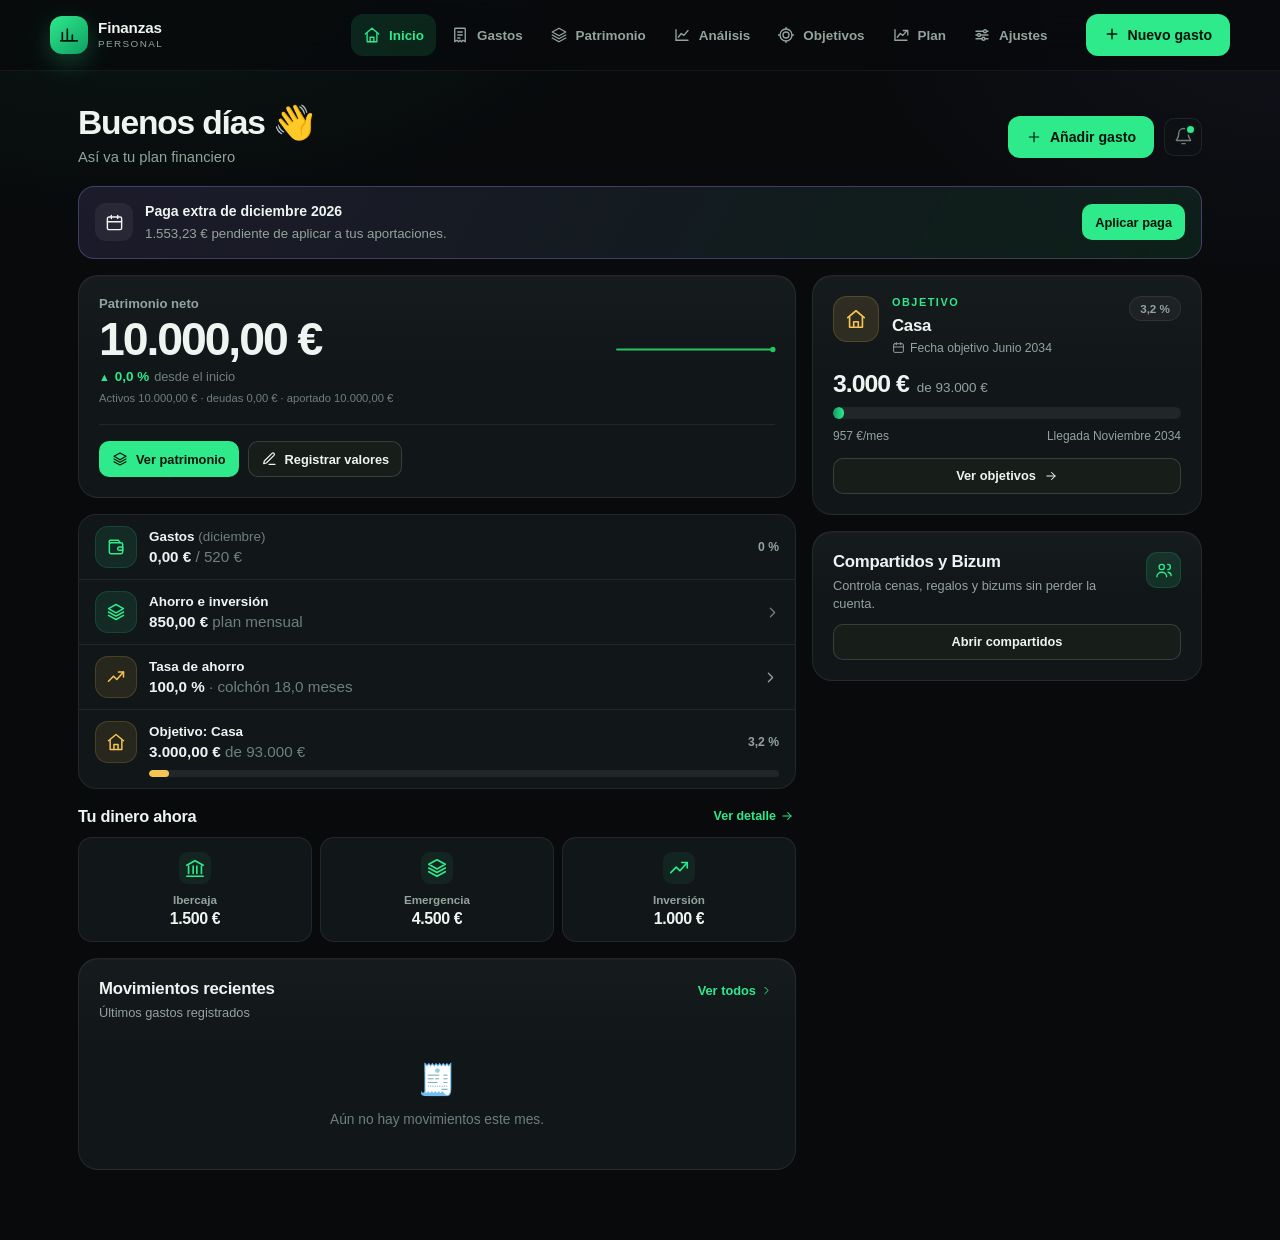
==== commit 3980f139: "Auditoría total: plan, deudas, movimientos, seguridad y correcciones" ====
--- a/index.html
+++ b/index.html
@@ -7,9 +7,11 @@
   <meta name="description" content="Control de gastos e inversión personal: presupuesto por categorías, seguimiento de aportes y patrimonio total." />
   <meta name="theme-color" content="#080a0c" />
   <meta name="color-scheme" content="dark" />
+  <meta http-equiv="Content-Security-Policy" content="default-src 'self' blob:; script-src 'self'; style-src 'self' 'unsafe-inline'; img-src 'self' data:; connect-src 'self' https://api.github.com http: https:; font-src 'self'; object-src 'none'; base-uri 'self'; form-action 'self'" />
   <link rel="manifest" href="manifest.json" />
   <link rel="icon" href="icons/icon-192.png" type="image/png" />
   <link rel="apple-touch-icon" href="icons/icon-192.png" />
+  <meta name="mobile-web-app-capable" content="yes" />
   <meta name="apple-mobile-web-app-capable" content="yes" />
   <meta name="apple-mobile-web-app-status-bar-style" content="black-translucent" />
   <link rel="stylesheet" href="styles.css" />
@@ -46,6 +48,10 @@
         <span class="tab-icon" aria-hidden="true"><svg viewBox="0 0 24 24" fill="none" stroke="currentColor" stroke-width="1.8" stroke-linecap="round" stroke-linejoin="round"><circle cx="12" cy="12" r="8"/><circle cx="12" cy="12" r="4"/><path d="M12 2v2M22 12h-2M12 20v2M2 12h2"/></svg></span>
         <span class="tab-label">Objetivos</span>
       </button>
+      <button class="tab" data-tab="plan" type="button">
+        <span class="tab-icon" aria-hidden="true"><svg viewBox="0 0 24 24" fill="none" stroke="currentColor" stroke-width="1.8" stroke-linecap="round" stroke-linejoin="round"><path d="M4 19V5"/><path d="M4 19h16"/><path d="m7 15 4-5 3.5 2.5L20 6"/><path d="M15 6h6v6"/></svg></span>
+        <span class="tab-label">Plan</span>
+      </button>
       <button class="tab" data-tab="ajustes" type="button">
         <span class="tab-icon" aria-hidden="true"><svg viewBox="0 0 24 24" fill="none" stroke="currentColor" stroke-width="1.8" stroke-linecap="round" stroke-linejoin="round"><path d="M4 7h10M18 7h2M4 12h2M10 12h10M4 17h8M16 17h4"/><circle cx="16" cy="7" r="2"/><circle cx="8" cy="12" r="2"/><circle cx="14" cy="17" r="2"/></svg></span>
         <span class="tab-label">Ajustes</span>
@@ -63,6 +69,7 @@
   <div id="modal-root"></div>
   <div id="toast" role="status"></div>
 
+  <script src="lib.js"></script>
   <script src="app.js"></script>
 </body>
 </html>
--- a/styles.css
+++ b/styles.css
@@ -1080,6 +1080,23 @@
 .pat-history-top span { color: var(--text); }
 .pat-history-bottom { display: flex; flex-wrap: wrap; gap: 4px 16px; margin-top: 3px; color: var(--muted-2); font-size: 0.7rem; }
 .pat-history-bottom strong { color: var(--muted); font-weight: 650; }
+
+.ibercaja-desglose {
+  display: flex;
+  flex-direction: column;
+  gap: 8px;
+  margin: 12px 0;
+  padding: 11px 12px;
+  background: var(--bg-soft);
+  border: 1px solid var(--border);
+  border-radius: 12px;
+}
+.ibercaja-desglose > div { display: flex; align-items: baseline; justify-content: space-between; gap: 12px; color: var(--muted); font-size: 0.78rem; }
+.ibercaja-desglose span { min-width: 0; }
+.ibercaja-desglose small { color: var(--muted-2); font-size: 0.68rem; margin-left: 4px; }
+.ibercaja-desglose strong { color: var(--text); font-size: 0.8rem; font-weight: 650; font-variant-numeric: tabular-nums; white-space: nowrap; }
+.ibercaja-desglose .total { margin-top: 2px; padding-top: 8px; border-top: 1px solid var(--border); color: var(--text); font-weight: 700; }
+.ibercaja-desglose .total strong { font-size: 0.92rem; font-weight: 800; }
 
 @media (max-width: 760px) {
   .view-patrimonio .pat-layout { grid-template-columns: minmax(0, 1fr); }
@@ -1786,3 +1803,57 @@
   .view-analisis .analysis-kpi .hint { font-size: 0.68rem; }
   .view-analisis .cat-compare-ico { display: none; }
 }
+
+/* ============ Plan financiero ============ */
+.plan-page { max-width: 1120px; margin: 0 auto; }
+.plan-kpis { grid-template-columns: repeat(4, minmax(0, 1fr)); }
+.plan-page .card { margin-bottom: 16px; }
+.plan-page .card-head h2 { font-size: 0.98rem; }
+.plan-page .card-head p { font-size: 0.75rem; }
+.form-grid { display: grid; grid-template-columns: repeat(4, minmax(0, 1fr)); gap: 10px; }
+.form-grid-4 { grid-template-columns: repeat(4, minmax(0, 1fr)); }
+.form-grid .field { margin-bottom: 0; }
+.form-grid input, .form-grid select { width: 100%; }
+.plan-classes { margin-top: 12px; border-top: 1px solid var(--border); padding-top: 10px; }
+.plan-dot { display: inline-block; width: 8px; height: 8px; border-radius: 50%; margin-right: 6px; vertical-align: 1px; }
+.pat-net-breakdown { display: grid; grid-template-columns: repeat(4, minmax(0, 1fr)); gap: 8px; margin-top: 14px; padding-top: 12px; border-top: 1px solid var(--border); }
+.pat-net-breakdown div { display: flex; flex-direction: column; gap: 3px; }
+.pat-net-breakdown span { color: var(--muted-2); font-size: 0.68rem; }
+.pat-net-breakdown strong { font-size: 0.84rem; font-variant-numeric: tabular-nums; }
+.pat-debt-list { display: flex; flex-direction: column; gap: 2px; }
+.pat-debt-row { display: flex; align-items: center; gap: 10px; padding: 10px 4px; border-bottom: 1px solid var(--border); }
+.pat-debt-row:last-child { border-bottom: 0; }
+.pat-debt-main { flex: 1; min-width: 0; }
+.pat-debt-main strong { display: block; font-size: 0.84rem; }
+.pat-debt-main span { display: block; color: var(--muted-2); font-size: 0.7rem; margin-top: 2px; }
+.pat-debt-values { text-align: right; flex: none; }
+.pat-debt-values strong { display: block; font-size: 0.84rem; font-variant-numeric: tabular-nums; }
+.pat-debt-values span { display: block; color: var(--muted-2); font-size: 0.68rem; margin-top: 2px; }
+.pin-lock { z-index: 9999; backdrop-filter: blur(18px); }
+.pin-modal { max-width: 360px; text-align: center; }
+.pin-logo { font-size: 2rem; margin-bottom: 4px; }
+.pin-modal .field { margin: 14px 0 10px; }
+.pin-modal input { text-align: center; letter-spacing: 0.35em; font-size: 1.3rem; }
+@media (max-width: 980px) {
+  .plan-kpis { grid-template-columns: repeat(2, minmax(0, 1fr)); }
+  .form-grid, .form-grid-4 { grid-template-columns: repeat(2, minmax(0, 1fr)); }
+}
+@media (max-width: 620px) {
+  .plan-kpis { grid-template-columns: 1fr 1fr; gap: 8px; }
+  .form-grid, .form-grid-4 { grid-template-columns: 1fr; }
+  .pat-net-breakdown { grid-template-columns: repeat(2, minmax(0, 1fr)); }
+  .pat-debt-row { flex-wrap: wrap; }
+  .pat-debt-values { text-align: left; }
+}
+@media print {
+  .topbar, #tabs, .btn, .icon-btn, .card-link, .gastos-cta-dock, .banner, .pat-more-summary { display: none !important; }
+  body { background: #fff; color: #111; }
+  .card { break-inside: avoid; border-color: #ddd; }
+}
+@media (max-width: 620px) {
+  #tabs .tab-label { white-space: nowrap; overflow: hidden; text-overflow: ellipsis; max-width: 100%; }
+}
+@media print {
+  input, select, textarea { border: 0 !important; background: transparent !important; color: #111 !important; box-shadow: none !important; }
+  .plan-page .card { page-break-inside: avoid; }
+}
